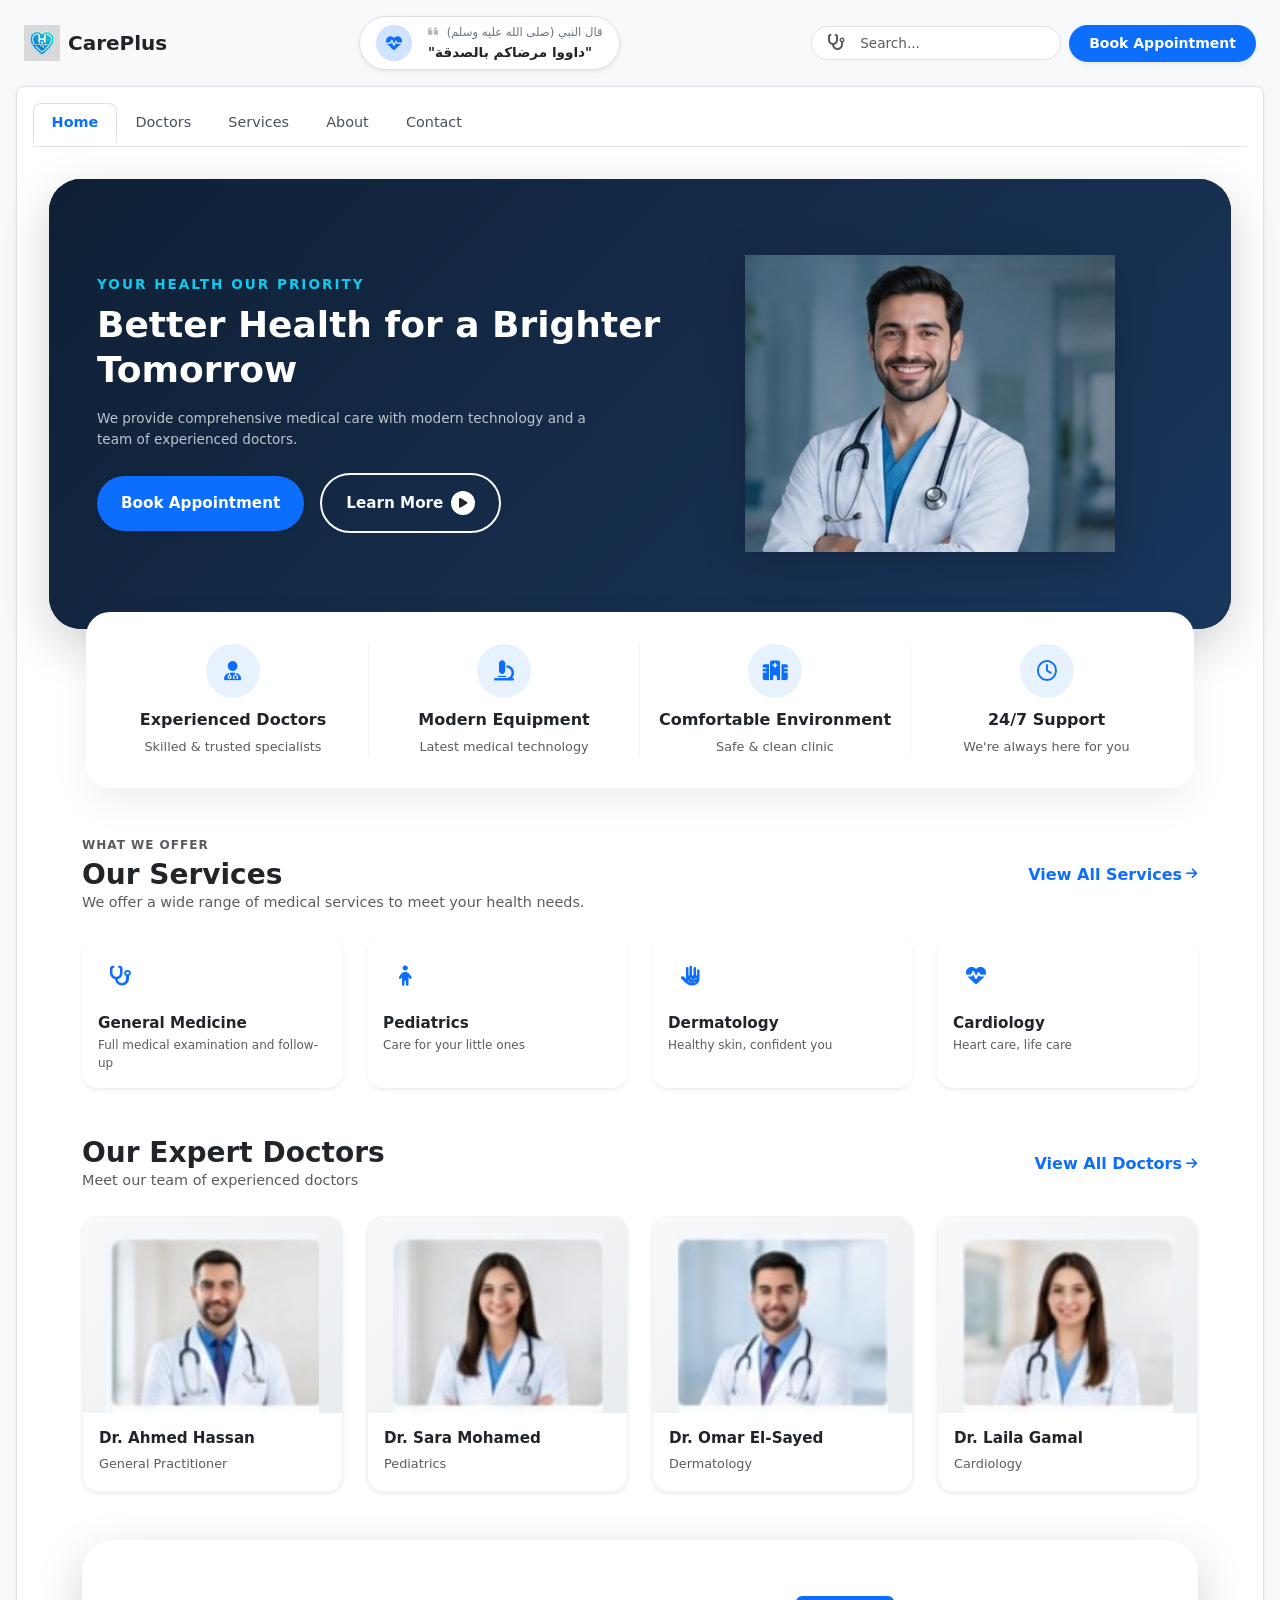
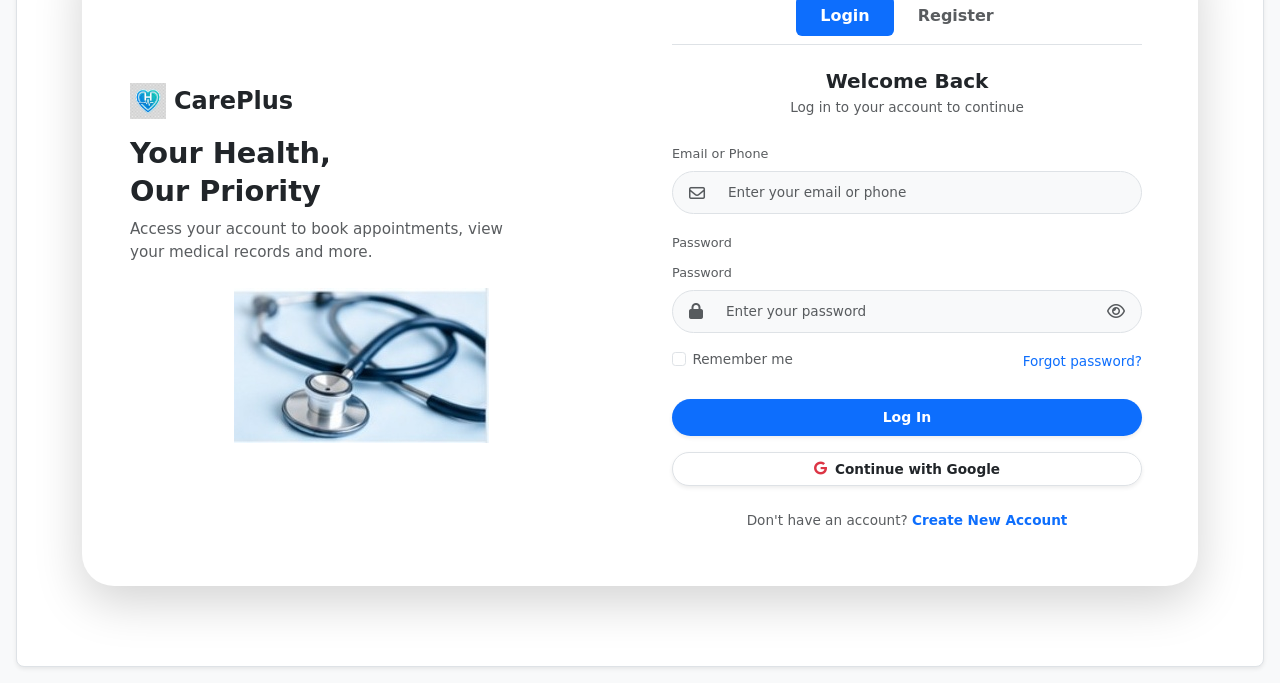
==== index.html @ 7dbfdab0 "First commit: CarePlus home and doctors sections with filtering" ====
<!doctype html>
<html lang="en">
  <head>
    <meta charset="UTF-8" />
    <meta name="viewport" content="width=device-width, initial-scale=1.0" />
    <title>CarePlus Medical Clinic</title>

    <!-- FontAwesome Icons -->
    <link
      rel="stylesheet"
      href="https://cdnjs.cloudflare.com/ajax/libs/font-awesome/6.7.2/css/all.min.css"
    />
    <!-- Bootstrap CSS -->
    <link rel="stylesheet" href="css/bootstrap.min.css" />
    <!-- Custom Main CSS -->
    <link rel="stylesheet" href="css/style.css" />
  </head>
  <body>
    <!-- ================================================================= -->
    <!-- [SECTION 1]: MAIN NAVBAR & TOP HEADER SECTION -->
    <!-- ================================================================= -->
    <section class="careplus-navbar-container p-3 bg-light">
      <!-- TOP INFO BAR (Logo, Working Hours, Emergency Hotline, Search, Book Button) -->
      <div
        class="d-flex align-items-center justify-content-between flex-wrap gap-3 mb-3 px-2"
      >
        <!-- 1.1 BRAND / LOGO -->
        <a
          href="#"
          class="d-flex align-items-center text-decoration-none gap-2"
        >
          <img src="images/H.png" alt="CarePlus Logo" height="40" />
          <span class="fw-bold fs-5 text-dark">CarePlus</span>
        </a>
        <!-- 1.2 MIDDLE INFO BAR (Hadith Display) -->
        <div
          class="header-info-wrapper d-none d-lg-flex align-items-center gap-3 text-primary-emphasis fs-7 px-3 py-2 rounded-pill bg-white shadow-sm border"
        >
          <div
            class="info-icon bg-primary-subtle text-primary rounded-circle d-flex align-items-center justify-content-center flex-shrink-0"
            style="width: 36px; height: 36px"
          >
            <i class="fa-solid fa-heart-pulse fs-6"></i>
          </div>
          <div class="lh-sm">
            <span class="d-block text-secondary fs-8 fw-medium mb-1">
              <i class="fa-solid fa-quote-left me-1 opacity-50"></i> قال النبي
              (صلى الله عليه وسلم)
            </span>
            <p class="m-0 text-dark fw-bold" style="font-size: 0.85rem">
              "داووا مرضاكم بالصدقة"
            </p>
          </div>
        </div>
        <!-- 1.3 SEARCH & BOOK APPOINTMENT BUTTON & MOBILE MENU TOGGLE -->
        <div class="d-flex align-items-center gap-2 ms-auto ms-lg-0">
          <label
            class="search-box position-relative d-flex align-items-center m-0"
          >
            <input
              type="search"
              class="form-control rounded-pill border bg-white pe-3 ps-5"
              placeholder="Search..."
            />
            <span class="position-absolute start-0 ms-3 text-muted">
              <i class="fa-solid fa-stethoscope"></i>
            </span>
          </label>

          <button
            type="button"
            class="btn btn-primary rounded-pill fw-semibold shadow-sm border-0"
            style="background-color: #0d6efd"
          >
            Book Appointment
          </button>

          <!-- Mobile Menu Toggle Button (Hamburger Menu) -->
        </div>
      </div>

      <!-- ================================================================= -->
      <!-- [SECTION 2]: MAIN NAVIGATION TABS & CONTENT CONTAINER -->
      <!-- ================================================================= -->
      <div class="tab-card-wrapper border rounded-3 bg-white p-3 shadow-sm">
        <!-- NAVIGATION TABS BUTTONS BAR -->
        <ul
          class="nav nav-tabs custom-border-tabs border-bottom mb-3"
          id="myTab"
          role="tablist"
        >
          <li class="nav-item" role="presentation">
            <button
              class="nav-link active"
              id="home-tab"
              data-bs-toggle="tab"
              data-bs-target="#home-tab-pane"
              type="button"
              role="tab"
              aria-controls="home-tab-pane"
              aria-selected="true"
            >
              Home
            </button>
          </li>
          <li class="nav-item" role="presentation">
            <button
              class="nav-link"
              id="doctors-tab"
              data-bs-toggle="tab"
              data-bs-target="#doctors-tab-pane"
              type="button"
              role="tab"
              aria-controls="doctors-tab-pane"
              aria-selected="false"
            >
              Doctors
            </button>
          </li>
          <li class="nav-item" role="presentation">
            <button
              class="nav-link"
              id="services-tab"
              data-bs-toggle="tab"
              data-bs-target="#services-tab-pane"
              type="button"
              role="tab"
              aria-controls="services-tab-pane"
              aria-selected="false"
            >
              Services
            </button>
          </li>
          <li class="nav-item" role="presentation">
            <button
              class="nav-link"
              id="about-tab"
              data-bs-toggle="tab"
              data-bs-target="#about-tab-pane"
              type="button"
              role="tab"
              aria-controls="about-tab-pane"
              aria-selected="false"
            >
              About
            </button>
          </li>
          <li class="nav-item" role="presentation">
            <button
              class="nav-link"
              id="contact-tab"
              data-bs-toggle="tab"
              data-bs-target="#contact-tab-pane"
              type="button"
              role="tab"
              aria-controls="contact-tab-pane"
              aria-selected="false"
            >
              Contact
            </button>
          </li>
        </ul>

        <!-- TABS PANES CONTENT AREA -->
        <div class="tab-content p-3" id="myTabContent">
          <!-- ************************************************************* -->
          <!-- 🏠 [TAB 1]: HOME SECTION (الصفحة الرئيسية) -->
          <!-- ************************************************************* -->
          <div
            class="tab-pane fade show active"
            id="home-tab-pane"
            role="tabpanel"
            aria-labelledby="home-tab"
            tabindex="0"
          >
            <!-- 1. HERO SLIDER SUB-SECTION -->
            <div
              id="carouselExampleContent"
              class="carousel slide mb-5"
              data-bs-ride="carousel"
            >
              <div class="carousel-inner rounded-5 shadow-lg bg-dark">
                <!-- Slide 1 -->
                <div class="carousel-item active">
                  <div class="container-fluid p-4 p-lg-5 hero-slide-container">
                    <div class="row align-items-center g-4">
                      <!-- النصوص والأزرار -->
                      <div class="col-lg-7 text-white">
                        <span
                          class="text-uppercase tracking-wider fw-bold mb-2 text-info d-block"
                          style="font-size: 0.85rem; letter-spacing: 2px"
                        >
                          YOUR HEALTH OUR PRIORITY
                        </span>
                        <h1 class="display-5 fw-bold mb-3 text-white lh-sm">
                          Better Health for a Brighter Tomorrow
                        </h1>
                        <p
                          class="text-light mb-4 opacity-75"
                          style="font-size: 1rem; max-width: 500px"
                        >
                          We provide comprehensive medical care with modern
                          technology and a team of experienced doctors.
                        </p>
                        <div class="d-flex align-items-center gap-3 flex-wrap">
                          <a
                            href="#"
                            class="btn btn-primary rounded-pill px-4 py-3 fw-semibold shadow-sm border-0 interactive-btn"
                            style="
                              background-color: #0d6efd;
                              font-size: 0.95rem;
                            "
                          >
                            Book Appointment
                          </a>
                          <a
                            href="#"
                            class="btn btn-outline-light rounded-pill px-4 py-3 fw-semibold d-flex align-items-center gap-2 interactive-btn border-2"
                            style="font-size: 0.95rem"
                          >
                            <span>Learn More</span>
                            <span
                              class="rounded-circle bg-white text-dark d-flex align-items-center justify-content-center"
                              style="
                                width: 24px;
                                height: 24px;
                                font-size: 0.7rem;
                              "
                            >
                              <i class="fa-solid fa-play"></i>
                            </span>
                          </a>
                        </div>
                      </div>

                      <!-- صورة الطبيب الموازية -->
                      <div class="col-lg-5 text-center text-lg-end">
                        <img
                          src="images/01-hero-doctor.png"
                          alt="Doctor"
                          class="img-fluid hero-doctor-img"
                          style="max-height: 400px; object-fit: contain"
                        />
                      </div>
                    </div>
                  </div>
                </div>
              </div>
            </div>

            <!-- 2. FEATURES OVERLAP SUB-SECTION -->
            <div class="features-overlap-wrapper px-3 position-relative mb-5">
              <div
                class="features-card bg-white rounded-5 shadow-lg p-4 border-0"
              >
                <div class="row g-4 align-items-center text-center">
                  <!-- Feature 1 -->
                  <div class="col-6 col-lg-3 feature-item border-end-lg">
                    <div
                      class="d-flex flex-column align-items-center text-center gap-2"
                    >
                      <div
                        class="feature-icon-box bg-subtle-blue text-primary rounded-circle d-flex align-items-center justify-content-center live-icon mb-1"
                      >
                        <i class="fa-solid fa-user-doctor fs-5"></i>
                      </div>
                      <h6 class="fw-bold text-dark m-0 fs-6">
                        Experienced Doctors
                      </h6>
                      <small class="text-muted fs-7"
                        >Skilled & trusted specialists</small
                      >
                    </div>
                  </div>
                  <!-- Feature 2 -->
                  <div class="col-6 col-lg-3 feature-item border-end-lg">
                    <div
                      class="d-flex flex-column align-items-center text-center gap-2"
                    >
                      <div
                        class="feature-icon-box bg-subtle-blue text-primary rounded-circle d-flex align-items-center justify-content-center live-icon mb-1"
                      >
                        <i class="fa-solid fa-microscope fs-5"></i>
                      </div>
                      <h6 class="fw-bold text-dark m-0 fs-6">
                        Modern Equipment
                      </h6>
                      <small class="text-muted fs-7"
                        >Latest medical technology</small
                      >
                    </div>
                  </div>
                  <!-- Feature 3 -->
                  <div class="col-6 col-lg-3 feature-item border-end-lg">
                    <div
                      class="d-flex flex-column align-items-center text-center gap-2"
                    >
                      <div
                        class="feature-icon-box bg-subtle-blue text-primary rounded-circle d-flex align-items-center justify-content-center live-icon mb-1"
                      >
                        <i class="fa-solid fa-hospital fs-5"></i>
                      </div>
                      <h6 class="fw-bold text-dark m-0 fs-6">
                        Comfortable Environment
                      </h6>
                      <small class="text-muted fs-7">Safe & clean clinic</small>
                    </div>
                  </div>
                  <!-- Feature 4 -->
                  <div class="col-6 col-lg-3 feature-item">
                    <div
                      class="d-flex flex-column align-items-center text-center gap-2"
                    >
                      <div
                        class="feature-icon-box bg-subtle-blue text-primary rounded-circle d-flex align-items-center justify-content-center live-icon mb-1"
                      >
                        <i class="fa-regular fa-clock fs-5"></i>
                      </div>
                      <h6 class="fw-bold text-dark m-0 fs-6">24/7 Support</h6>
                      <small class="text-muted fs-7"
                        >We're always here for you</small
                      >
                    </div>
                  </div>
                </div>
              </div>
            </div>

            <!-- 3. OUR SERVICES PREVIEW -->
            <div class="container my-5">
              <div
                class="d-flex align-items-center justify-content-between flex-wrap gap-2 mb-4"
              >
                <div>
                  <small
                    class="text-uppercase tracking-wider fw-bold text-muted d-block mb-1"
                    style="font-size: 0.75rem; letter-spacing: 1px"
                    >WHAT WE OFFER</small
                  >
                  <h3 class="fw-bold text-dark m-0">Our Services</h3>
                  <p class="text-muted m-0" style="font-size: 0.9rem">
                    We offer a wide range of medical services to meet your
                    health needs.
                  </p>
                </div>
                <button
                  class="btn btn-link text-primary text-decoration-none fw-semibold p-0 d-flex align-items-center gap-1"
                  type="button"
                  data-bs-toggle="tab"
                  data-bs-target="#services-tab-pane"
                  onclick="document.getElementById('services-tab').click()"
                >
                  <span>View All Services</span>
                  <i
                    class="fa-solid fa-arrow-right"
                    style="font-size: 0.8rem"
                  ></i>
                </button>
              </div>

              <div class="row g-4">
                <div class="col-6 col-lg-3">
                  <div
                    class="card service-card border-0 shadow-sm rounded-4 p-3 h-100 bg-white"
                  >
                    <div
                      class="service-icon-box bg-subtle-primary text-primary rounded-circle d-flex align-items-center justify-content-center mb-3"
                      style="width: 45px; height: 45px"
                    >
                      <i class="fa-solid fa-stethoscope fs-5"></i>
                    </div>
                    <h6
                      class="fw-bold text-dark mb-1"
                      style="font-size: 0.95rem"
                    >
                      General Medicine
                    </h6>
                    <small class="text-muted" style="font-size: 0.75rem"
                      >Full medical examination and follow-up</small
                    >
                  </div>
                </div>
                <div class="col-6 col-lg-3">
                  <div
                    class="card service-card border-0 shadow-sm rounded-4 p-3 h-100 bg-white"
                  >
                    <div
                      class="service-icon-box bg-subtle-primary text-primary rounded-circle d-flex align-items-center justify-content-center mb-3"
                      style="width: 45px; height: 45px"
                    >
                      <i class="fa-solid fa-child fs-5"></i>
                    </div>
                    <h6
                      class="fw-bold text-dark mb-1"
                      style="font-size: 0.95rem"
                    >
                      Pediatrics
                    </h6>
                    <small class="text-muted" style="font-size: 0.75rem"
                      >Care for your little ones</small
                    >
                  </div>
                </div>
                <div class="col-6 col-lg-3">
                  <div
                    class="card service-card border-0 shadow-sm rounded-4 p-3 h-100 bg-white"
                  >
                    <div
                      class="service-icon-box bg-subtle-primary text-primary rounded-circle d-flex align-items-center justify-content-center mb-3"
                      style="width: 45px; height: 45px"
                    >
                      <i class="fa-solid fa-hand-dots fs-5"></i>
                    </div>
                    <h6
                      class="fw-bold text-dark mb-1"
                      style="font-size: 0.95rem"
                    >
                      Dermatology
                    </h6>
                    <small class="text-muted" style="font-size: 0.75rem"
                      >Healthy skin, confident you</small
                    >
                  </div>
                </div>
                <div class="col-6 col-lg-3">
                  <div
                    class="card service-card border-0 shadow-sm rounded-4 p-3 h-100 bg-white"
                  >
                    <div
                      class="service-icon-box bg-subtle-primary text-primary rounded-circle d-flex align-items-center justify-content-center mb-3"
                      style="width: 45px; height: 45px"
                    >
                      <i class="fa-solid fa-heart-pulse fs-5"></i>
                    </div>
                    <h6
                      class="fw-bold text-dark mb-1"
                      style="font-size: 0.95rem"
                    >
                      Cardiology
                    </h6>
                    <small class="text-muted" style="font-size: 0.75rem"
                      >Heart care, life care</small
                    >
                  </div>
                </div>
              </div>
            </div>

            <!-- 4. OUR EXPERT DOCTORS PREVIEW -->
            <div class="container my-5">
              <div
                class="d-flex align-items-center justify-content-between flex-wrap gap-2 mb-4"
              >
                <div>
                  <h3 class="fw-bold text-dark m-0">Our Expert Doctors</h3>
                  <p class="text-muted m-0" style="font-size: 0.9rem">
                    Meet our team of experienced doctors
                  </p>
                </div>
                <button
                  class="btn btn-link text-primary text-decoration-none fw-semibold p-0 d-flex align-items-center gap-1"
                  type="button"
                  data-bs-toggle="tab"
                  data-bs-target="#doctors-tab-pane"
                  onclick="document.getElementById('doctors-tab').click()"
                >
                  <span>View All Doctors</span>
                  <i
                    class="fa-solid fa-arrow-right"
                    style="font-size: 0.8rem"
                  ></i>
                </button>
              </div>

              <div class="row g-4">
                <!-- Doctor 1 -->
                <div class="col-6 col-lg-3">
                  <div
                    class="card doctor-card border-0 shadow-sm rounded-4 overflow-hidden h-100 bg-white"
                  >
                    <div class="doctor-img-wrapper bg-light text-center pt-3">
                      <img
                        src="images/03-doctor-ahmed-card.png"
                        alt="Dr. Ahmed Hassan"
                        class="img-fluid"
                        style="height: 180px; object-fit: contain"
                      />
                    </div>
                    <div class="card-body p-3">
                      <h6
                        class="fw-bold text-dark mb-1"
                        style="font-size: 0.95rem"
                      >
                        Dr. Ahmed Hassan
                      </h6>
                      <small class="text-muted" style="font-size: 0.8rem"
                        >General Practitioner</small
                      >
                    </div>
                  </div>
                </div>
                <!-- Doctor 2 -->
                <div class="col-6 col-lg-3">
                  <div
                    class="card doctor-card border-0 shadow-sm rounded-4 overflow-hidden h-100 bg-white"
                  >
                    <div class="doctor-img-wrapper bg-light text-center pt-3">
                      <img
                        src="images/04-doctor-sara-card.png"
                        alt="Dr. Sara Mohamed"
                        class="img-fluid"
                        style="height: 180px; object-fit: contain"
                      />
                    </div>
                    <div class="card-body p-3">
                      <h6
                        class="fw-bold text-dark mb-1"
                        style="font-size: 0.95rem"
                      >
                        Dr. Sara Mohamed
                      </h6>
                      <small class="text-muted" style="font-size: 0.8rem"
                        >Pediatrics</small
                      >
                    </div>
                  </div>
                </div>
                <!-- Doctor 3 -->
                <div class="col-6 col-lg-3">
                  <div
                    class="card doctor-card border-0 shadow-sm rounded-4 overflow-hidden h-100 bg-white"
                  >
                    <div class="doctor-img-wrapper bg-light text-center pt-3">
                      <img
                        src="images/05-doctor-omar-card.png"
                        alt="Dr. Omar El-Sayed"
                        class="img-fluid"
                        style="height: 180px; object-fit: contain"
                      />
                    </div>
                    <div class="card-body p-3">
                      <h6
                        class="fw-bold text-dark mb-1"
                        style="font-size: 0.95rem"
                      >
                        Dr. Omar El-Sayed
                      </h6>
                      <small class="text-muted" style="font-size: 0.8rem"
                        >Dermatology</small
                      >
                    </div>
                  </div>
                </div>
                <!-- Doctor 4 -->
                <div class="col-6 col-lg-3">
                  <div
                    class="card doctor-card border-0 shadow-sm rounded-4 overflow-hidden h-100 bg-white"
                  >
                    <div class="doctor-img-wrapper bg-light text-center pt-3">
                      <img
                        src="images/06-doctor-laila-card.png"
                        alt="Dr. Laila Gamal"
                        class="img-fluid"
                        style="height: 180px; object-fit: contain"
                      />
                    </div>
                    <div class="card-body p-3">
                      <h6
                        class="fw-bold text-dark mb-1"
                        style="font-size: 0.95rem"
                      >
                        Dr. Laila Gamal
                      </h6>
                      <small class="text-muted" style="font-size: 0.8rem"
                        >Cardiology</small
                      >
                    </div>
                  </div>
                </div>
              </div>
            </div>

            <!-- 5. LOGIN / REGISTER BANNER -->
            <div class="container my-5" id="authSection">
              <div
                class="card login-banner-card border-0 shadow-lg rounded-5 overflow-hidden bg-white p-4 p-lg-5"
              >
                <div class="row align-items-center g-4">
                  <div
                    class="col-lg-6 text-center text-lg-start border-end-lg-custom pe-lg-5"
                  >
                    <div
                      class="d-flex align-items-center justify-content-center justify-content-lg-start gap-2 mb-3"
                    >
                      <img src="images/H.png" alt="CarePlus Logo" height="42" />
                      <span class="fw-bold fs-4 text-dark">CarePlus</span>
                    </div>
                    <h2
                      class="fw-bold text-dark mb-2"
                      style="font-size: 1.8rem; line-height: 1.3"
                    >
                      Your Health,<br />Our Priority
                    </h2>
                    <p
                      class="text-muted mb-4"
                      style="font-size: 0.95rem; max-width: 400px"
                    >
                      Access your account to book appointments, view your
                      medical records and more.
                    </p>
                    <div class="text-center">
                      <img
                        src="images/02-appointment-stethoscope.png"
                        alt="Medical Stethoscope"
                        class="img-fluid"
                        style="max-height: 200px; object-fit: contain"
                      />
                    </div>
                  </div>

                  <div class="col-lg-6 ps-lg-4">
                    <div class="auth-form-wrapper p-2">
                      <ul
                        class="nav nav-pills custom-auth-tabs justify-content-center mb-4 border-bottom pb-2"
                        id="authTab"
                        role="tablist"
                      >
                        <li class="nav-item" role="presentation">
                          <button
                            class="nav-link active fw-semibold px-4"
                            id="login-tab"
                            data-bs-toggle="pill"
                            data-bs-target="#login-pane"
                            type="button"
                            role="tab"
                            aria-selected="true"
                          >
                            Login
                          </button>
                        </li>
                        <li class="nav-item" role="presentation">
                          <button
                            class="nav-link fw-semibold px-4 text-muted"
                            id="register-tab"
                            data-bs-toggle="pill"
                            data-bs-target="#register-pane"
                            type="button"
                            role="tab"
                            aria-selected="false"
                          >
                            Register
                          </button>
                        </li>
                      </ul>

                      <div class="tab-content" id="authTabContent">
                        <!-- Login Pane -->
                        <div
                          class="tab-pane fade show active"
                          id="login-pane"
                          role="tabpanel"
                          aria-labelledby="login-tab"
                        >
                          <h5 class="fw-bold text-dark text-center mb-1">
                            Welcome Back
                          </h5>
                          <p
                            class="text-muted text-center mb-4"
                            style="font-size: 0.85rem"
                          >
                            Log in to your account to continue
                          </p>
                          <form>
                            <div class="mb-3">
                              <label
                                class="form-label text-muted"
                                style="font-size: 0.8rem"
                                >Email or Phone</label
                              >
                              <div
                                class="input-group border rounded-pill bg-light px-3 py-1"
                              >
                                <span
                                  class="input-group-text bg-transparent border-0 text-muted ps-0"
                                  ><i class="fa-regular fa-envelope"></i
                                ></span>
                                <input
                                  type="text"
                                  class="form-control bg-transparent border-0 shadow-none"
                                  placeholder="Enter your email or phone"
                                  style="font-size: 0.85rem"
                                />
                              </div>
                            </div>
                            <div class="mb-3">
                              <label
                                class="form-label text-muted"
                                style="font-size: 0.8rem"
                                >Password</label
                              >
                              <div class="mb-3">
                                <label
                                  class="form-label text-muted"
                                  style="font-size: 0.8rem"
                                  >Password</label
                                >
                                <div
                                  class="input-group border rounded-pill bg-light px-3 py-1"
                                >
                                  <span
                                    class="input-group-text bg-transparent border-0 text-muted ps-0"
                                  >
                                    <i class="fa-solid fa-lock"></i>
                                  </span>
                                  <!-- أضفنا id هنا باسم passwordInput -->
                                  <input
                                    type="password"
                                    id="passwordInput"
                                    class="form-control bg-transparent border-0 shadow-none"
                                    placeholder="Enter your password"
                                    style="font-size: 0.85rem"
                                  />
                                  <!-- أضفنا id للأيقونة وجعلناها قابلة للنقر -->
                                  <span
                                    class="input-group-text bg-transparent border-0 text-muted pe-0 cursor-pointer"
                                    id="togglePassword"
                                    style="cursor: pointer"
                                  >
                                    <i
                                      class="fa-regular fa-eye"
                                      id="eyeIcon"
                                    ></i>
                                  </span>
                                </div>
                              </div>
                            </div>
                            <div
                              class="d-flex align-items-center justify-content-between mb-4"
                              style="font-size: 0.85rem"
                            >
                              <div class="form-check">
                                <input
                                  class="form-check-input"
                                  type="checkbox"
                                  id="rememberMe"
                                />
                                <label
                                  class="form-check-label text-muted"
                                  for="rememberMe"
                                  >Remember me</label
                                >
                              </div>
                              <a
                                href="#"
                                class="text-primary text-decoration-none"
                                >Forgot password?</a
                              >
                            </div>
                            <button
                              type="submit"
                              class="btn btn-primary w-100 rounded-pill py-2.5 fw-semibold mb-3 shadow-sm border-0"
                              style="background-color: #0d6efd"
                            >
                              Log In
                            </button>

                            <button
                              type="button"
                              class="btn btn-outline-secondary w-100 rounded-pill py-2.5 fw-semibold d-flex align-items-center justify-content-center gap-2 bg-white text-dark border shadow-sm"
                              style="font-size: 0.85rem"
                            >
                              <i class="fa-brands fa-google text-danger"></i>
                              <span>Continue with Google</span>
                            </button>
                            <p
                              class="text-center text-muted mt-4 mb-0"
                              style="font-size: 0.85rem"
                            >
                              Don't have an account?
                              <a
                                href="#"
                                onclick="
                                  document
                                    .getElementById('register-tab')
                                    .click();
                                  return false;
                                "
                                class="text-primary text-decoration-none fw-semibold"
                                >Create New Account</a
                              >
                            </p>
                          </form>
                        </div>

                        <!-- Register Pane -->
                        <div
                          class="tab-pane fade"
                          id="register-pane"
                          role="tabpanel"
                          aria-labelledby="register-tab"
                        >
                          <h5 class="fw-bold text-dark text-center mb-1">
                            Create Account
                          </h5>
                          <p
                            class="text-muted text-center mb-4"
                            style="font-size: 0.85rem"
                          >
                            Sign up to get started with CarePlus
                          </p>
                          <form>
                            <div class="mb-3">
                              <label
                                class="form-label text-muted"
                                style="font-size: 0.8rem"
                                >Full Name</label
                              >
                              <div
                                class="input-group border rounded-pill bg-light px-3 py-1"
                              >
                                <span
                                  class="input-group-text bg-transparent border-0 text-muted ps-0"
                                  ><i class="fa-regular fa-user"></i
                                ></span>
                                <input
                                  type="text"
                                  class="form-control bg-transparent border-0 shadow-none"
                                  placeholder="Enter your full name"
                                  style="font-size: 0.85rem"
                                />
                              </div>
                            </div>
                            <div class="mb-3">
                              <label
                                class="form-label text-muted"
                                style="font-size: 0.8rem"
                                >Email Address</label
                              >
                              <div
                                class="input-group border rounded-pill bg-light px-3 py-1"
                              >
                                <span
                                  class="input-group-text bg-transparent border-0 text-muted ps-0"
                                  ><i class="fa-regular fa-envelope"></i
                                ></span>
                                <input
                                  type="email"
                                  class="form-control bg-transparent border-0 shadow-none"
                                  placeholder="Enter your email"
                                  style="font-size: 0.85rem"
                                />
                              </div>
                            </div>
                            <div class="mb-4">
                              <label
                                class="form-label text-muted"
                                style="font-size: 0.8rem"
                                >Password</label
                              >
                              <div
                                class="input-group border rounded-pill bg-light px-3 py-1"
                              >
                                <span
                                  class="input-group-text bg-transparent border-0 text-muted ps-0"
                                  ><i class="fa-solid fa-lock"></i
                                ></span>
                                <input
                                  type="password"
                                  class="form-control bg-transparent border-0 shadow-none"
                                  placeholder="Create a password"
                                  style="font-size: 0.85rem"
                                />
                              </div>
                            </div>
                            <button
                              type="submit"
                              class="btn btn-primary w-100 rounded-pill py-2.5 fw-semibold mb-3 shadow-sm border-0"
                              style="background-color: #0d6efd"
                            >
                              Sign Up
                            </button>
                            <p
                              class="text-center text-muted mt-4 mb-0"
                              style="font-size: 0.85rem"
                            >
                              Already have an account?
                              <a
                                href="#"
                                onclick="
                                  document.getElementById('login-tab').click();
                                  return false;
                                "
                                class="text-primary text-decoration-none fw-semibold"
                                >Log In</a
                              >
                            </p>
                          </form>
                        </div>
                      </div>
                    </div>
                  </div>
                </div>
              </div>
            </div>
          </div>
          <!-- END: HOME SECTION --

          <!-- ================================================================= -->
          <!-- 👨‍⚕️ [TAB 2]: DOCTORS SECTION (قسم الأطباء) -->
          <!-- ================================================================= -->
          <div
            class="tab-pane fade"
            id="doctors-tab-pane"
            role="tabpanel"
            aria-labelledby="doctors-tab"
            tabindex="0"
          >
            <!-- بانر العنوان بتصميم مطابق للصورة -->
            <div
              class="doctors-banner-section rounded-4 p-4 p-lg-5 mb-4 position-relative overflow-hidden"
            >
              <div class="row align-items-center">
                <div class="col-lg-8 z-2">
                  <span
                    class="text-uppercase tracking-wider fw-bold text-primary mb-2 d-block"
                    style="font-size: 0.85rem; letter-spacing: 2px"
                  >
                    OUR DOCTORS
                  </span>
                  <h2 class="display-6 fw-bold text-dark mb-2">
                    Meet Our Specialists
                  </h2>
                  <p class="text-primary mb-0" style="font-size: 0.95rem">
                    Our team of experienced doctors is here to provide you with
                    the best care.
                  </p>
                </div>
              </div>
            </div>

            <!-- أزرار التصفية حسب التخصص -->
            <div
              class="d-flex align-items-center flex-wrap gap-2 mb-4"
              id="doctorFilterBtns"
            >
              <button
                class="btn btn-primary rounded-pill px-4 py-2 fw-semibold shadow-sm border-0 filter-btn active"
                data-filter="all"
                style="font-size: 0.85rem"
              >
                All
              </button>
              <button
                class="btn btn-outline-primary rounded-pill px-4 py-2 fw-semibold shadow-sm filter-btn"
                data-filter="general"
                style="font-size: 0.85rem"
              >
                General Medicine
              </button>
              <button
                class="btn btn-outline-primary rounded-pill px-4 py-2 fw-semibold shadow-sm filter-btn"
                data-filter="pediatrics"
                style="font-size: 0.85rem"
              >
                Pediatrics
              </button>
              <button
                class="btn btn-outline-primary rounded-pill px-4 py-2 fw-semibold shadow-sm filter-btn"
                data-filter="dermatology"
                style="font-size: 0.85rem"
              >
                Dermatology
              </button>
              <button
                class="btn btn-outline-primary rounded-pill px-4 py-2 fw-semibold shadow-sm filter-btn"
                data-filter="cardiology"
                style="font-size: 0.85rem"
              >
                Cardiology
              </button>
            </div>

            <!-- شبكة كروت الأطباء المفصلة مع إضافة data-category لكل كرت -->
            <div class="row g-4 mb-5" id="doctorsGrid">
              <!-- Doctor 1: General Medicine -->
              <div class="col-6 col-lg-3 doctor-item" data-category="general">
                <div
                  class="card doctor-card border-0 shadow-sm rounded-4 overflow-hidden h-100 bg-white p-3"
                >
                  <div
                    class="doctor-img-wrapper bg-light text-center rounded-4 pt-3 mb-3"
                  >
                    <img
                      src="images/03-doctor-ahmed-card.png"
                      alt="Dr. Ahmed Hassan"
                      class="img-fluid"
                      style="height: 160px; object-fit: contain"
                    />
                  </div>
                  <h6 class="fw-bold text-dark mb-1" style="font-size: 0.95rem">
                    Dr. Ahmed Hassan
                  </h6>
                  <p class="text-muted mb-2" style="font-size: 0.8rem">
                    General Practitioner
                  </p>

                  <div
                    class="d-flex align-items-center gap-2 text-muted mb-1"
                    style="font-size: 0.75rem"
                  >
                    <i class="fa-solid fa-briefcase-medical text-primary"></i>
                    <span>10 years experience</span>
                  </div>
                  <div
                    class="d-flex align-items-center gap-2 text-muted mb-3"
                    style="font-size: 0.75rem"
                  >
                    <i class="fa-regular fa-clock text-success"></i>
                    <span>Available today</span>
                  </div>

                  <button
                    class="btn btn-primary w-100 rounded-pill py-2 fw-semibold shadow-sm border-0 mt-auto"
                    style="font-size: 0.8rem; background-color: #0d6efd"
                  >
                    Book Appointment
                  </button>
                </div>
              </div>

              <!-- Doctor 2: Pediatrics -->
              <div
                class="col-6 col-lg-3 doctor-item"
                data-category="pediatrics"
              >
                <div
                  class="card doctor-card border-0 shadow-sm rounded-4 overflow-hidden h-100 bg-white p-3"
                >
                  <div
                    class="doctor-img-wrapper bg-light text-center rounded-4 pt-3 mb-3"
                  >
                    <img
                      src="images/04-doctor-sara-card.png"
                      alt="Dr. Sara Mohamed"
                      class="img-fluid"
                      style="height: 160px; object-fit: contain"
                    />
                  </div>
                  <h6 class="fw-bold text-dark mb-1" style="font-size: 0.95rem">
                    Dr. Sara Mohamed
                  </h6>
                  <p class="text-muted mb-2" style="font-size: 0.8rem">
                    Pediatrics
                  </p>

                  <div
                    class="d-flex align-items-center gap-2 text-muted mb-1"
                    style="font-size: 0.75rem"
                  >
                    <i class="fa-solid fa-briefcase-medical text-primary"></i>
                    <span>8 years experience</span>
                  </div>
                  <div
                    class="d-flex align-items-center gap-2 text-muted mb-3"
                    style="font-size: 0.75rem"
                  >
                    <i class="fa-regular fa-clock text-success"></i>
                    <span>Available today</span>
                  </div>

                  <button
                    class="btn btn-primary w-100 rounded-pill py-2 fw-semibold shadow-sm border-0 mt-auto"
                    style="font-size: 0.8rem; background-color: #0d6efd"
                  >
                    Book Appointment
                  </button>
                </div>
              </div>

              <!-- Doctor 3: Dermatology -->
              <div
                class="col-6 col-lg-3 doctor-item"
                data-category="dermatology"
              >
                <div
                  class="card doctor-card border-0 shadow-sm rounded-4 overflow-hidden h-100 bg-white p-3"
                >
                  <div
                    class="doctor-img-wrapper bg-light text-center rounded-4 pt-3 mb-3"
                  >
                    <img
                      src="images/05-doctor-omar-card.png"
                      alt="Dr. Omar El-Sayed"
                      class="img-fluid"
                      style="height: 160px; object-fit: contain"
                    />
                  </div>
                  <h6 class="fw-bold text-dark mb-1" style="font-size: 0.95rem">
                    Dr. Omar El-Sayed
                  </h6>
                  <p class="text-muted mb-2" style="font-size: 0.8rem">
                    Dermatology
                  </p>

                  <div
                    class="d-flex align-items-center gap-2 text-muted mb-1"
                    style="font-size: 0.75rem"
                  >
                    <i class="fa-solid fa-briefcase-medical text-primary"></i>
                    <span>12 years experience</span>
                  </div>
                  <div
                    class="d-flex align-items-center gap-2 text-muted mb-3"
                    style="font-size: 0.75rem"
                  >
                    <i class="fa-regular fa-clock text-success"></i>
                    <span>Available today</span>
                  </div>

                  <button
                    class="btn btn-primary w-100 rounded-pill py-2 fw-semibold shadow-sm border-0 mt-auto"
                    style="font-size: 0.8rem; background-color: #0d6efd"
                  >
                    Book Appointment
                  </button>
                </div>
              </div>

              <!-- Doctor 4: Cardiology -->
              <div
                class="col-6 col-lg-3 doctor-item"
                data-category="cardiology"
              >
                <div
                  class="card doctor-card border-0 shadow-sm rounded-4 overflow-hidden h-100 bg-white p-3"
                >
                  <div
                    class="doctor-img-wrapper bg-light text-center rounded-4 pt-3 mb-3"
                  >
                    <img
                      src="images/06-doctor-laila-card.png"
                      alt="Dr. Laila Gamal"
                      class="img-fluid"
                      style="height: 160px; object-fit: contain"
                    />
                  </div>
                  <h6 class="fw-bold text-dark mb-1" style="font-size: 0.95rem">
                    Dr. Laila Gamal
                  </h6>
                  <p class="text-muted mb-2" style="font-size: 0.8rem">
                    Cardiology
                  </p>

                  <div
                    class="d-flex align-items-center gap-2 text-muted mb-1"
                    style="font-size: 0.75rem"
                  >
                    <i class="fa-solid fa-briefcase-medical text-primary"></i>
                    <span>9 years experience</span>
                  </div>
                  <div
                    class="d-flex align-items-center gap-2 text-muted mb-3"
                    style="font-size: 0.75rem"
                  >
                    <i class="fa-regular fa-clock text-success"></i>
                    <span>Available today</span>
                  </div>

                  <button
                    class="btn btn-primary w-100 rounded-pill py-2 fw-semibold shadow-sm border-0 mt-auto"
                    style="font-size: 0.8rem; background-color: #0d6efd"
                  >
                    Book Appointment
                  </button>
                </div>
              </div>
            </div>

            <!-- البانر السفلي (Your Health is in Good Hands) -->
            <div
              class="card border-0 shadow-sm rounded-5 overflow-hidden bg-white p-4 p-lg-5 mb-3"
            >
              <div class="row align-items-center g-4">
                <div class="col-lg-6">
                  <h3 class="fw-bold text-dark mb-3" style="font-size: 1.6rem">
                    Your Health is in Good Hands
                  </h3>
                  <p
                    class="text-muted mb-4"
                    style="font-size: 0.9rem; line-height: 1.6"
                  >
                    Our doctors are committed to providing high-quality care
                    with compassion, professionalism, and the latest medical
                    technology.
                  </p>
                  <a
                    href="#"
                    class="btn btn-primary rounded-pill px-4 py-2.5 fw-semibold shadow-sm border-0"
                    style="background-color: #0d6efd; font-size: 0.9rem"
                  >
                    Learn More
                  </a>
                </div>
                <div class="col-lg-6">
                  <div class="rounded-4 overflow-hidden shadow-sm">
                    <img
                      src="images/07-clinic-reception.png"
                      alt="Clinic Reception"
                      class="img-fluid w-100"
                      style="max-height: 250px; object-fit: cover"
                    />
                  </div>
                </div>
              </div>
            </div>
          </div>

          <!-- ************************************************************* -->
          <!-- 🩺 [TAB 3]: SERVICES SECTION (قسم الخدمات الطبية) -->
          <!-- ************************************************************* -->
          <div
            class="tab-pane fade"
            id="services-tab-pane"
            role="tabpanel"
            aria-labelledby="services-tab"
            tabindex="0"
          >
            <h4 class="fw-bold mb-2">Clinic Services</h4>
            <p class="text-muted m-0">
              Explore our comprehensive medical care options.
            </p>
          </div>

          <!-- ************************************************************* -->
          <!-- 🏥 [TAB 4]: ABOUT US SECTION (قسم من نحن) -->
          <!-- ************************************************************* -->
          <div
            class="tab-pane fade"
            id="about-tab-pane"
            role="tabpanel"
            aria-labelledby="about-tab"
            tabindex="0"
          >
            <h4 class="fw-bold mb-2">About Us</h4>
            <p class="text-muted m-0">
              Learn more about our facilities and medical standards.
            </p>
          </div>

          <!-- ************************************************************* -->
          <!-- 📞 [TAB 5]: CONTACT SECTION (قسم اتصل بنا) -->
          <!-- ************************************************************* -->
          <div
            class="tab-pane fade"
            id="contact-tab-pane"
            role="tabpanel"
            aria-labelledby="contact-tab"
            tabindex="0"
          >
            <h4 class="fw-bold mb-2">Contact Details</h4>
            <p class="text-muted m-0">
              Get in touch with us via email, phone, or location map.
            </p>
          </div>
        </div>
      </div>
    </section>

    <!-- JavaScript Scripts -->
    <script src="js/main.js"></script>
    <script src="js/bootstrap.bundle.min.js"></script>
  </body>
</html>
---- css/style.css ----
/* ================================================================= */
/* [SECTION 1]: MAIN NAVBAR & HEADER STYLES */
/* ================================================================= */
html {
  scroll-behavior: smooth;
}
/* الشريط العلوي للمعلومات (ساعات العمل والخط الساخن) */
/* Custom styling for Hadith wrapper in Header */
.header-info-wrapper {
  background-color: #ffffff;
  border: 1px solid #e2e8f0;
  transition: all 0.3s ease;
}

.header-info-wrapper:hover {
  border-color: #0d6efd;
  box-shadow: 0 4px 12px rgba(13, 110, 253, 0.08) !important;
}

/* Size utility for small subtitle label */
.fs-8 {
  font-size: 0.725rem !important;
}

/* ================================================================= */
/* [SECTION 2]: TABS NAVIGATION STYLES (قائمة التبويبات) */
/* ================================================================= */

.tab-card-wrapper {
  border-color: #dee2e6 !important;
  background-color: #ffffff;
}

.custom-border-tabs {
  border-bottom: 1px solid #dee2e6 !important;
  margin-bottom: 0;
}

.custom-border-tabs .nav-link {
  color: #495057;
  font-weight: 500;
  background-color: transparent;
  border: 1px solid transparent;
  border-top-left-radius: 8px;
  border-top-right-radius: 8px;
  padding: 0.5rem 1.25rem;
  margin-bottom: -1px;
  transition: all 0.2s ease-in-out;
}

.custom-border-tabs .nav-link:hover {
  border-color: #e9ecef #e9ecef #dee2e6;
  color: #0d6efd;
}

.custom-border-tabs .nav-link.active {
  color: #0d6efd !important;
  font-weight: 600;
  background-color: #ffffff !important;
  border-color: #dee2e6 #dee2e6 #ffffff !important;
}

/* ================================================================= */
/* 🏠 [TAB 1]: HOME SECTION STYLES */
/* ================================================================= */

/* ----------------------------------------------------------------- */
/* 1.1 HERO SLIDER SUB-SECTION (سلايدر الرئيسية) */
/* ----------------------------------------------------------------- */
.hero-slide-container {
  background: linear-gradient(135deg, #0f2035 0%, #1a365d 100%);
  min-height: 450px;
  display: flex;
  align-items: center;
}

/* صورة الطبيب في الهيرو */
.hero-doctor-img {
  filter: drop-shadow(0 10px 20px rgba(0, 0, 0, 0.2));
  transition: transform 0.3s ease;
}

.hero-doctor-img:hover {
  transform: translateY(-5px);
}

/* حركة الأزرار التفاعلية */
.interactive-btn {
  transition:
    transform 0.25s ease,
    box-shadow 0.25s ease;
}

.interactive-btn:hover {
  transform: translateY(-3px);
  box-shadow: 0 8px 20px rgba(0, 0, 0, 0.2);
}

/* ----------------------------------------------------------------- */
/* 1.2 FEATURES OVERLAP SUB-SECTION (المميزات المتداخلة أسفل السلايدر) */
/* ----------------------------------------------------------------- */
.features-overlap-wrapper {
  margin-top: -65px; /* يرفع الكرت ليتداخل بجمالية فوق السلايدر */
  z-index: 20;
  max-width: 1140px;
  margin-left: auto;
  margin-right: auto;
}

.features-card {
  background: #ffffff;
  border-radius: 24px !important;
  box-shadow: 0 15px 40px rgba(0, 0, 0, 0.06) !important;
  padding: 2rem 1.5rem !important;
}

/* دائرة الأيقونة الفاتحة في المنتصف */
.feature-icon-box {
  width: 54px;
  height: 54px;
  background-color: #e8f2ff !important;
  color: #0d6efd !important;
  transition: all 0.3s ease;
}

/* تفاعل الأيقونة عند مرور الماوس */
.feature-item {
  transition: transform 0.3s ease;
  cursor: pointer;
}

.feature-item:hover {
  transform: translateY(-4px);
}

.feature-item:hover .feature-icon-box {
  background-color: #0d6efd !important;
  color: #ffffff !important;
  box-shadow: 0 8px 18px rgba(13, 110, 253, 0.3);
}

.fs-7 {
  font-size: 0.8rem !important;
}
/* ================================================================= */
/* 👨‍⚕️ [HOME SECTION]: EXPERT DOCTORS CARDS STYLES */
/* ================================================================= */
.doctor-card {
  transition:
    transform 0.3s ease,
    box-shadow 0.3s ease;
  cursor: pointer;
}

.doctor-card:hover {
  transform: translateY(-5px);
  box-shadow: 0 10px 25px rgba(0, 0, 0, 0.08) !important;
}

.doctor-img-wrapper {
  background: linear-gradient(135deg, #f8f9fa 0%, #e9ecef 100%);
}
/* ================================================================= */
/* 👨‍⚕️ [TAB 2]: DOCTORS SECTION STYLES */
/* ================================================================= */
.doctors-banner-section {
  /* خلفية طبية فاتحة مع تدرج ووضع صورة الطبيب في الخلفية جهة اليمين */
  background:
    linear-gradient(
      90deg,
      rgba(240, 246, 255, 0.95) 0%,
      rgba(240, 246, 255, 0.6) 60%,
      rgba(255, 255, 255, 0.2) 100%
    ),
    url("../images/09-medical-consultation.png") no-repeat right center;
  background-size: cover;
  border: 1px solid #e2e8f0;
  min-height: 220px;
  display: flex;
  align-items: center;
}
.doctor-card {
  border: 1px solid #f0f3f6 !important;
  transition:
    transform 0.3s ease,
    box-shadow 0.3s ease;
}

.doctor-card:hover {
  transform: translateY(-5px);
  box-shadow: 0 10px 25px rgba(0, 0, 0, 0.08) !important;
  border-color: #0d6efd !important;
}
/* تنسيق للشاشات الصغيرة لضمان وضوح النص فوق الخلفية */
@media (max-width: 767.98px) {
  .doctors-banner-section {
    background:
      linear-gradient(
        180deg,
        rgba(240, 246, 255, 0.95) 0%,
        rgba(240, 246, 255, 0.9) 100%
      ),
      url("../images/01-hero-doctor.png") no-repeat center center;
    background-size: cover;
    text-align: center;
  }
}

/* ================================================================= */
/* RESPONSIVE BREAKPOINTS (تنسيقات الأجهزة المتجاوبة) */
/* ================================================================= */

/* 1. DEFAULT (X-Small devices / Portrait phones - less than 576px) */
.careplus-navbar-container {
  padding: 0.5rem !important;
}

.careplus-navbar-container > div:first-child {
  flex-direction: row !important;
  justify-content: space-between !important;
  align-items: center !important;
}

/* إخفاء عناصر البحث في الشاشات الصغيرة جداً لتوفير مساحة مطابقة لتصميم الموبايل */
.search-box,
.header-info-wrapper {
  display: none !important;
}

/* التبويبات كقائمة أفقية قابلة للسحب للمقاسات الضيقة */
.custom-border-tabs {
  display: flex !important;
  flex-wrap: nowrap !important;
  overflow-x: auto !important;
  overflow-y: hidden;
  white-space: nowrap;
  -webkit-overflow-scrolling: touch;
  padding-bottom: 4px;
}

.custom-border-tabs::-webkit-scrollbar {
  display: none;
}
.custom-border-tabs {
  -ms-overflow-style: none;
  scrollbar-width: none;
}

.custom-border-tabs .nav-link {
  padding: 0.35rem 0.7rem !important;
  font-size: 0.8rem !important;
}

/* 2. Small devices (landscape phones, 576px and up) */
@media (width >= 576px) {
  .careplus-navbar-container {
    padding: 0.75rem !important;
  }

  /* إعادة إظهار البحث بمقاسات مناسبة */
  .search-box {
    display: flex !important;
  }

  .search-box input {
    width: 140px !important;
    font-size: 0.8rem !important;
  }

  .careplus-navbar-container button.btn-primary {
    padding: 0.4rem 0.8rem !important;
    font-size: 0.75rem !important;
  }

  /* ضبط سلايدر الهيرو في الشاشات الصغيرة */
  .hero-slide-container {
    padding: 1.5rem 1rem !important;
    min-height: auto !important;
    text-align: center !important;
  }

  .hero-slide-container .row {
    flex-direction: column-reverse !important;
  }

  .hero-doctor-img {
    max-height: 240px !important;
    margin: 0 auto 1rem auto !important;
    display: block !important;
  }

  .hero-slide-container h1 {
    font-size: 1.35rem !important;
  }

  .hero-slide-container p {
    font-size: 0.85rem !important;
  }

  .hero-slide-container .d-flex.align-items-center.gap-3 {
    justify-content: center !important;
  }
}

/* 3. Medium devices (tablets, 768px and up) */
@media (width >= 768px) {
  .careplus-navbar-container > div:first-child {
    flex-direction: row !important;
    justify-content: space-between !important;
  }

  .careplus-navbar-container img[alt="CarePlus Logo"] {
    height: 36px !important;
  }

  .search-box input {
    width: 180px !important;
    font-size: 0.85rem !important;
  }

  .custom-border-tabs {
    flex-wrap: wrap !important;
    overflow-x: visible !important;
  }

  .custom-border-tabs .nav-link {
    padding: 0.5rem 1.1rem !important;
    font-size: 0.9rem !important;
  }

  /* استرجاع توازن الهيرو للتابلت والشاشات الأكبر */
  .hero-slide-container {
    text-align: left !important;
    padding: 3rem !important;
    min-height: 420px !important;
  }

  .hero-slide-container .row {
    flex-direction: row !important;
  }

  .hero-slide-container .col-lg-7 {
    text-align: left !important;
  }

  .hero-slide-container h1 {
    font-size: 2rem !important;
  }

  .hero-slide-container .d-flex.align-items-center.gap-3 {
    justify-content: flex-start !important;
  }

  .hero-doctor-img {
    max-height: 350px !important;
    margin: 0 !important;
  }
}

/* 4. Large devices (desktops, 1024px and up) */
@media (width >= 1024px) {
  .careplus-navbar-container {
    padding: 1rem !important;
  }

  .header-info-wrapper {
    display: flex !important; /* إظهار معلومات العمل والخط الساخن في الشاشات الكبيرة */
  }

  .search-box input {
    width: 220px !important;
  }

  .careplus-navbar-container button.btn-primary {
    padding: 0.5rem 1.25rem !important;
    font-size: 0.875rem !important;
  }

  .hero-slide-container {
    min-height: 450px !important;
  }

  .hero-slide-container h1 {
    font-size: 2.25rem !important;
  }

  .hero-doctor-img {
    max-height: 400px !important;
  }

  /* الفواصل الرأسية بين أعمدة المميزات */
  .border-end-lg {
    border-right: 1px solid #f0f3f6 !important;
  }
}

/* 5. X-Large devices (large desktops, 1280px and up) */
@media (width >= 1280px) {
  .features-overlap-wrapper {
    max-width: 1140px;
    margin-left: auto;
    margin-right: auto;
  }

  .search-box input {
    width: 250px !important;
  }
}

/* 6. XX-Large devices (larger desktops, 1536px and up) */
@media (width >= 1536px) {
  .features-overlap-wrapper {
    max-width: 1320px;
  }
}
.tab-pane h4 {
  color: #0f2035;
}
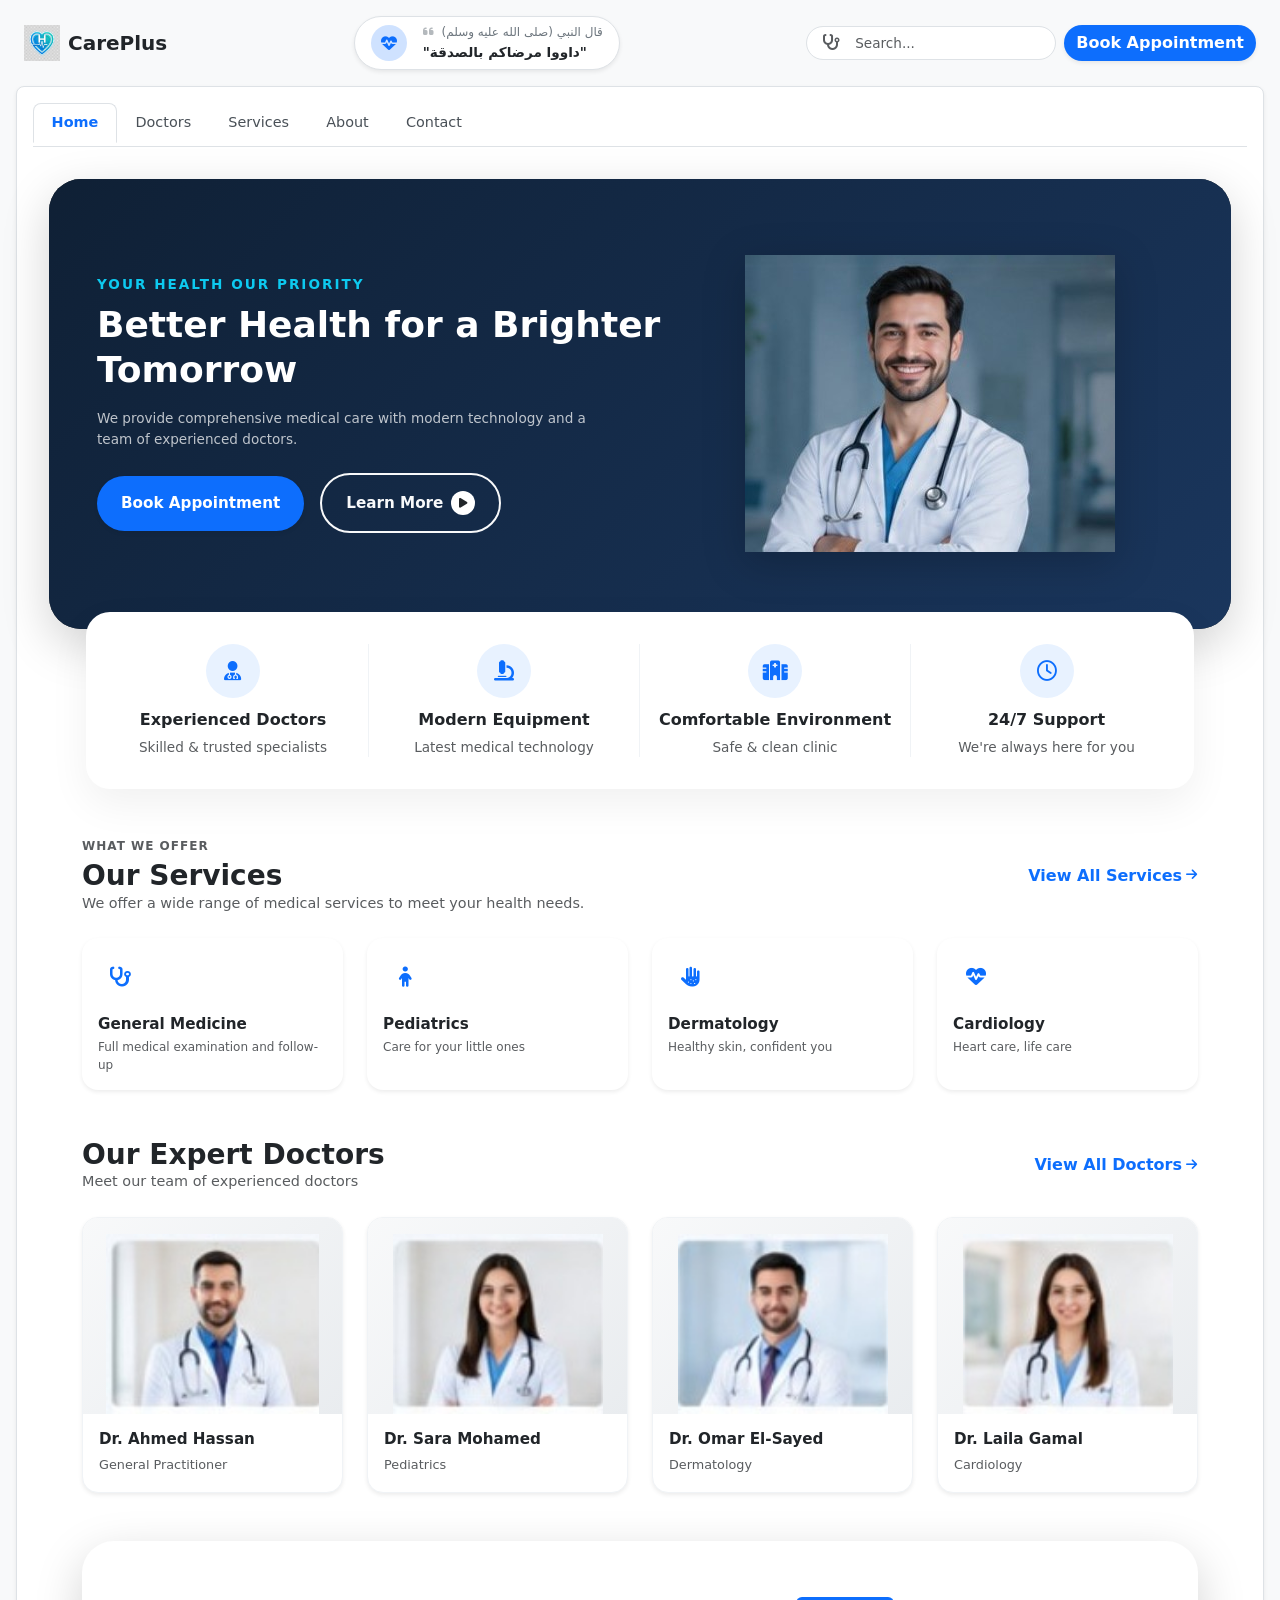
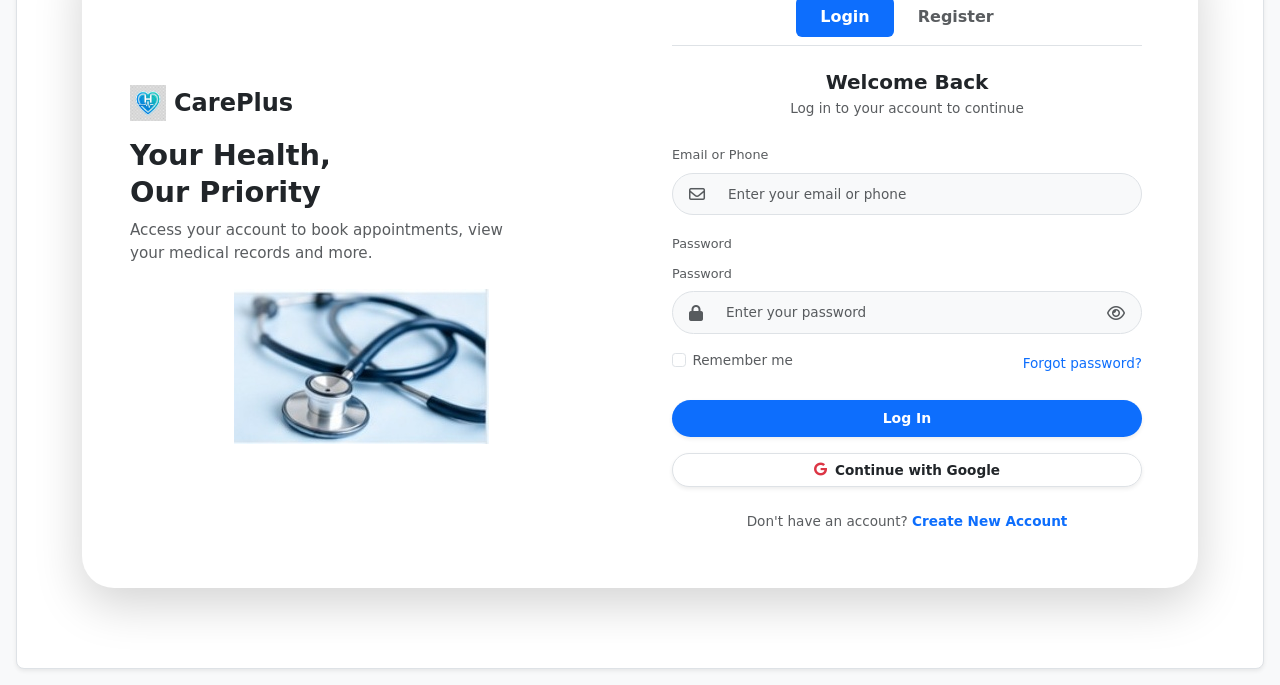
==== commit d4c29702: "Update project" ====
--- a/index.html
+++ b/index.html
@@ -67,13 +67,14 @@
             </span>
           </label>
 
-          <button
-            type="button"
-            class="btn btn-primary rounded-pill fw-semibold shadow-sm border-0"
+          <a
+            href="booking.html"
+            target="_blank"
+            class="btn btn-primary rounded-pill fw-semibold shadow-sm border-0 text-decoration-none"
             style="background-color: #0d6efd"
           >
             Book Appointment
-          </button>
+          </a>
 
           <!-- Mobile Menu Toggle Button (Hamburger Menu) -->
         </div>
--- a/css/style.css
+++ b/css/style.css
@@ -205,6 +205,24 @@
     text-align: center;
   }
 }
+/* ================================================================= */
+/* 📅 BOOKING & DASHBOARD CUSTOM STYLES                              */
+/* ================================================================= */
+.bg-subtle-blue {
+  background-color: rgba(13, 110, 253, 0.1);
+}
+
+.fs-7 {
+  font-size: 0.85rem !important;
+}
+
+.fs-8 {
+  font-size: 0.75rem !important;
+}
+
+.nav-pills .nav-link:hover {
+  background-color: rgba(255, 255, 255, 0.08);
+}
 
 /* ================================================================= */
 /* RESPONSIVE BREAKPOINTS (تنسيقات الأجهزة المتجاوبة) */
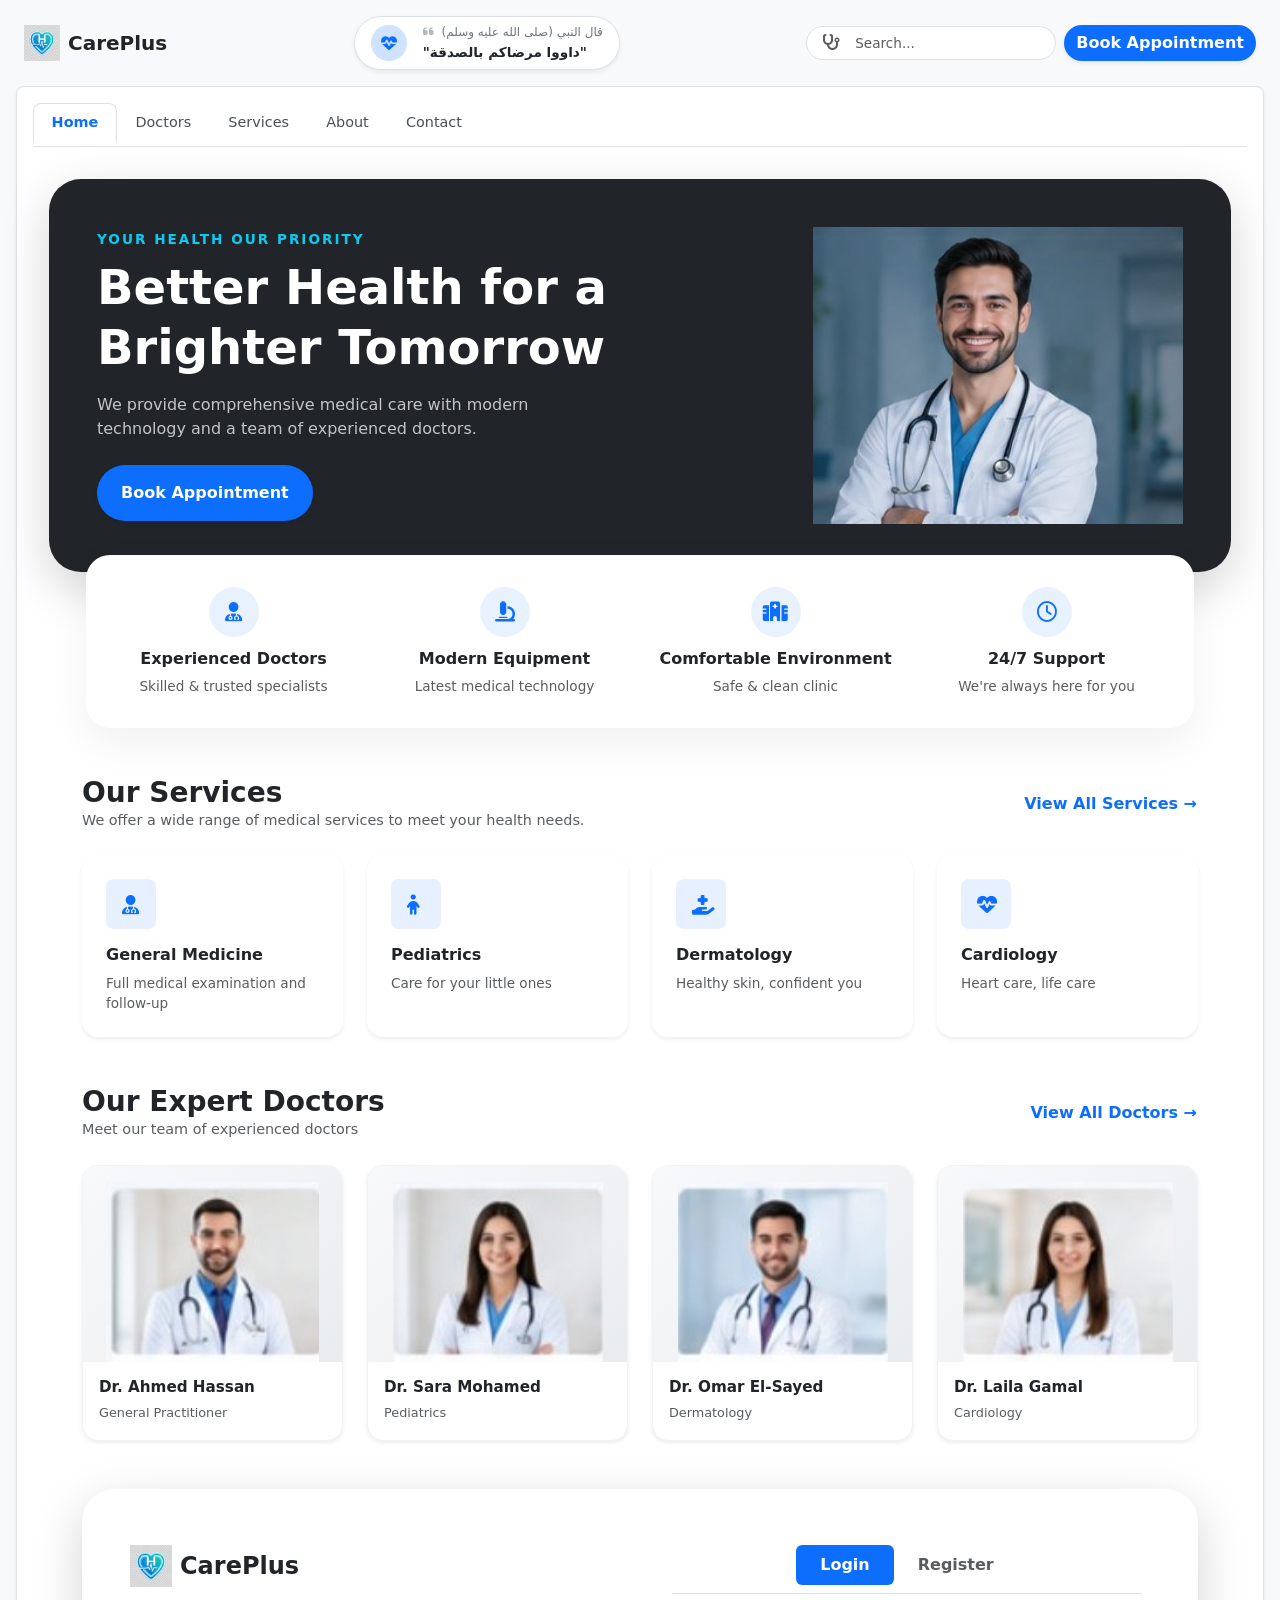
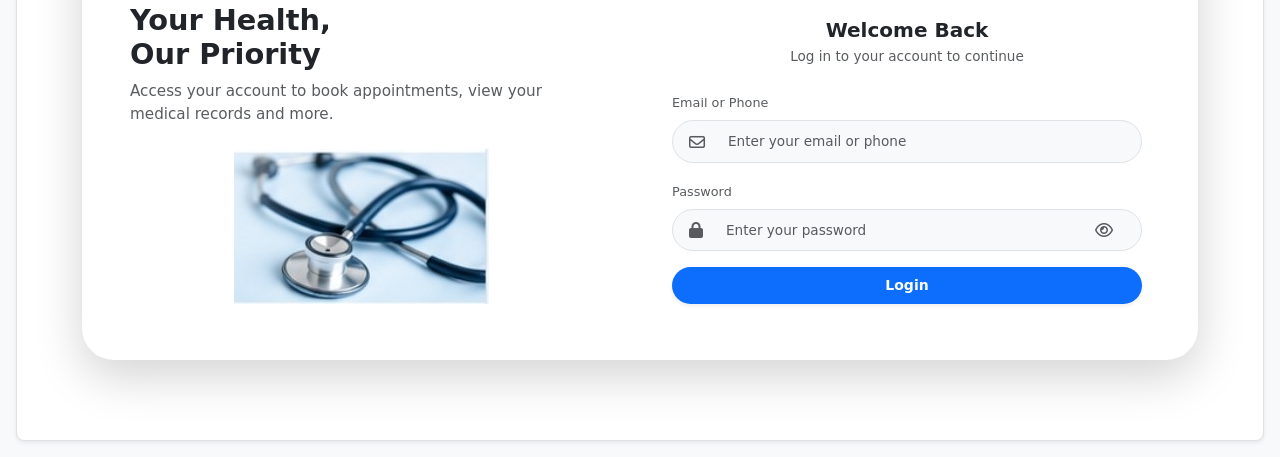
==== commit bc391349: "Update project" ====
--- a/index.html
+++ b/index.html
@@ -15,12 +15,11 @@
     <!-- Custom Main CSS -->
     <link rel="stylesheet" href="css/style.css" />
   </head>
-  <body>
+  <body class="bg-light">
     <!-- ================================================================= -->
     <!-- [SECTION 1]: MAIN NAVBAR & TOP HEADER SECTION -->
     <!-- ================================================================= -->
     <section class="careplus-navbar-container p-3 bg-light">
-      <!-- TOP INFO BAR (Logo, Working Hours, Emergency Hotline, Search, Book Button) -->
       <div
         class="d-flex align-items-center justify-content-between flex-wrap gap-3 mb-3 px-2"
       >
@@ -32,6 +31,7 @@
           <img src="images/H.png" alt="CarePlus Logo" height="40" />
           <span class="fw-bold fs-5 text-dark">CarePlus</span>
         </a>
+
         <!-- 1.2 MIDDLE INFO BAR (Hadith Display) -->
         <div
           class="header-info-wrapper d-none d-lg-flex align-items-center gap-3 text-primary-emphasis fs-7 px-3 py-2 rounded-pill bg-white shadow-sm border"
@@ -52,7 +52,8 @@
             </p>
           </div>
         </div>
-        <!-- 1.3 SEARCH & BOOK APPOINTMENT BUTTON & MOBILE MENU TOGGLE -->
+
+        <!-- 1.3 SEARCH & BOOK APPOINTMENT BUTTON -->
         <div class="d-flex align-items-center gap-2 ms-auto ms-lg-0">
           <label
             class="search-box position-relative d-flex align-items-center m-0"
@@ -75,8 +76,6 @@
           >
             Book Appointment
           </a>
-
-          <!-- Mobile Menu Toggle Button (Hamburger Menu) -->
         </div>
       </div>
 
@@ -98,7 +97,6 @@
               data-bs-target="#home-tab-pane"
               type="button"
               role="tab"
-              aria-controls="home-tab-pane"
               aria-selected="true"
             >
               Home
@@ -112,7 +110,6 @@
               data-bs-target="#doctors-tab-pane"
               type="button"
               role="tab"
-              aria-controls="doctors-tab-pane"
               aria-selected="false"
             >
               Doctors
@@ -126,7 +123,6 @@
               data-bs-target="#services-tab-pane"
               type="button"
               role="tab"
-              aria-controls="services-tab-pane"
               aria-selected="false"
             >
               Services
@@ -140,7 +136,6 @@
               data-bs-target="#about-tab-pane"
               type="button"
               role="tab"
-              aria-controls="about-tab-pane"
               aria-selected="false"
             >
               About
@@ -154,7 +149,6 @@
               data-bs-target="#contact-tab-pane"
               type="button"
               role="tab"
-              aria-controls="contact-tab-pane"
               aria-selected="false"
             >
               Contact
@@ -165,7 +159,7 @@
         <!-- TABS PANES CONTENT AREA -->
         <div class="tab-content p-3" id="myTabContent">
           <!-- ************************************************************* -->
-          <!-- 🏠 [TAB 1]: HOME SECTION (الصفحة الرئيسية) -->
+          <!-- 🏠 [TAB 1]: HOME SECTION -->
           <!-- ************************************************************* -->
           <div
             class="tab-pane fade show active"
@@ -174,25 +168,22 @@
             aria-labelledby="home-tab"
             tabindex="0"
           >
-            <!-- 1. HERO SLIDER SUB-SECTION -->
+            <!-- Hero Banner -->
             <div
               id="carouselExampleContent"
               class="carousel slide mb-5"
               data-bs-ride="carousel"
             >
               <div class="carousel-inner rounded-5 shadow-lg bg-dark">
-                <!-- Slide 1 -->
                 <div class="carousel-item active">
-                  <div class="container-fluid p-4 p-lg-5 hero-slide-container">
+                  <div class="container-fluid p-4 p-lg-5">
                     <div class="row align-items-center g-4">
-                      <!-- النصوص والأزرار -->
                       <div class="col-lg-7 text-white">
                         <span
                           class="text-uppercase tracking-wider fw-bold mb-2 text-info d-block"
                           style="font-size: 0.85rem; letter-spacing: 2px"
+                          >YOUR HEALTH OUR PRIORITY</span
                         >
-                          YOUR HEALTH OUR PRIORITY
-                        </span>
                         <h1 class="display-5 fw-bold mb-3 text-white lh-sm">
                           Better Health for a Brighter Tomorrow
                         </h1>
@@ -203,43 +194,20 @@
                           We provide comprehensive medical care with modern
                           technology and a team of experienced doctors.
                         </p>
-                        <div class="d-flex align-items-center gap-3 flex-wrap">
+                        <div class="d-flex align-items-center gap-3">
                           <a
-                            href="#"
-                            class="btn btn-primary rounded-pill px-4 py-3 fw-semibold shadow-sm border-0 interactive-btn"
-                            style="
-                              background-color: #0d6efd;
-                              font-size: 0.95rem;
-                            "
+                            href="booking.html"
+                            class="btn btn-primary rounded-pill px-4 py-3 fw-semibold shadow-sm border-0"
+                            style="background-color: #0d6efd"
+                            >Book Appointment</a
                           >
-                            Book Appointment
-                          </a>
-                          <a
-                            href="#"
-                            class="btn btn-outline-light rounded-pill px-4 py-3 fw-semibold d-flex align-items-center gap-2 interactive-btn border-2"
-                            style="font-size: 0.95rem"
-                          >
-                            <span>Learn More</span>
-                            <span
-                              class="rounded-circle bg-white text-dark d-flex align-items-center justify-content-center"
-                              style="
-                                width: 24px;
-                                height: 24px;
-                                font-size: 0.7rem;
-                              "
-                            >
-                              <i class="fa-solid fa-play"></i>
-                            </span>
-                          </a>
                         </div>
                       </div>
-
-                      <!-- صورة الطبيب الموازية -->
                       <div class="col-lg-5 text-center text-lg-end">
                         <img
                           src="images/01-hero-doctor.png"
                           alt="Doctor"
-                          class="img-fluid hero-doctor-img"
+                          class="img-fluid"
                           style="max-height: 400px; object-fit: contain"
                         />
                       </div>
@@ -249,19 +217,19 @@
               </div>
             </div>
 
-            <!-- 2. FEATURES OVERLAP SUB-SECTION -->
+            <!-- Features Overlap -->
             <div class="features-overlap-wrapper px-3 position-relative mb-5">
               <div
                 class="features-card bg-white rounded-5 shadow-lg p-4 border-0"
               >
                 <div class="row g-4 align-items-center text-center">
-                  <!-- Feature 1 -->
-                  <div class="col-6 col-lg-3 feature-item border-end-lg">
+                  <div class="col-6 col-lg-3 feature-item">
                     <div
                       class="d-flex flex-column align-items-center text-center gap-2"
                     >
                       <div
-                        class="feature-icon-box bg-subtle-blue text-primary rounded-circle d-flex align-items-center justify-content-center live-icon mb-1"
+                        class="feature-icon-box bg-subtle-blue text-primary rounded-circle d-flex align-items-center justify-content-center mb-1 live-icon"
+                        style="width: 50px; height: 50px"
                       >
                         <i class="fa-solid fa-user-doctor fs-5"></i>
                       </div>
@@ -273,13 +241,13 @@
                       >
                     </div>
                   </div>
-                  <!-- Feature 2 -->
-                  <div class="col-6 col-lg-3 feature-item border-end-lg">
+                  <div class="col-6 col-lg-3 feature-item">
                     <div
                       class="d-flex flex-column align-items-center text-center gap-2"
                     >
                       <div
-                        class="feature-icon-box bg-subtle-blue text-primary rounded-circle d-flex align-items-center justify-content-center live-icon mb-1"
+                        class="feature-icon-box bg-subtle-blue text-primary rounded-circle d-flex align-items-center justify-content-center mb-1 live-icon"
+                        style="width: 50px; height: 50px"
                       >
                         <i class="fa-solid fa-microscope fs-5"></i>
                       </div>
@@ -291,13 +259,13 @@
                       >
                     </div>
                   </div>
-                  <!-- Feature 3 -->
-                  <div class="col-6 col-lg-3 feature-item border-end-lg">
+                  <div class="col-6 col-lg-3 feature-item">
                     <div
                       class="d-flex flex-column align-items-center text-center gap-2"
                     >
                       <div
-                        class="feature-icon-box bg-subtle-blue text-primary rounded-circle d-flex align-items-center justify-content-center live-icon mb-1"
+                        class="feature-icon-box bg-subtle-blue text-primary rounded-circle d-flex align-items-center justify-content-center mb-1 live-icon"
+                        style="width: 50px; height: 50px"
                       >
                         <i class="fa-solid fa-hospital fs-5"></i>
                       </div>
@@ -307,13 +275,13 @@
                       <small class="text-muted fs-7">Safe & clean clinic</small>
                     </div>
                   </div>
-                  <!-- Feature 4 -->
                   <div class="col-6 col-lg-3 feature-item">
                     <div
                       class="d-flex flex-column align-items-center text-center gap-2"
                     >
                       <div
-                        class="feature-icon-box bg-subtle-blue text-primary rounded-circle d-flex align-items-center justify-content-center live-icon mb-1"
+                        class="feature-icon-box bg-subtle-blue text-primary rounded-circle d-flex align-items-center justify-content-center mb-1 live-icon"
+                        style="width: 50px; height: 50px"
                       >
                         <i class="fa-regular fa-clock fs-5"></i>
                       </div>
@@ -327,17 +295,12 @@
               </div>
             </div>
 
-            <!-- 3. OUR SERVICES PREVIEW -->
+            <!-- Our Services Preview (Home Page) -->
             <div class="container my-5">
               <div
-                class="d-flex align-items-center justify-content-between flex-wrap gap-2 mb-4"
+                class="d-flex align-items-center justify-content-between mb-4"
               >
                 <div>
-                  <small
-                    class="text-uppercase tracking-wider fw-bold text-muted d-block mb-1"
-                    style="font-size: 0.75rem; letter-spacing: 1px"
-                    >WHAT WE OFFER</small
-                  >
                   <h3 class="fw-bold text-dark m-0">Our Services</h3>
                   <p class="text-muted m-0" style="font-size: 0.9rem">
                     We offer a wide range of medical services to meet your
@@ -345,112 +308,85 @@
                   </p>
                 </div>
                 <button
-                  class="btn btn-link text-primary text-decoration-none fw-semibold p-0 d-flex align-items-center gap-1"
+                  class="btn btn-link text-primary text-decoration-none fw-semibold p-0"
                   type="button"
-                  data-bs-toggle="tab"
-                  data-bs-target="#services-tab-pane"
                   onclick="document.getElementById('services-tab').click()"
                 >
-                  <span>View All Services</span>
-                  <i
-                    class="fa-solid fa-arrow-right"
-                    style="font-size: 0.8rem"
-                  ></i>
+                  View All Services →
                 </button>
               </div>
-
               <div class="row g-4">
-                <div class="col-6 col-lg-3">
-                  <div
-                    class="card service-card border-0 shadow-sm rounded-4 p-3 h-100 bg-white"
+                <div class="col-md-3">
+                  <div
+                    class="card border-0 shadow-sm rounded-4 p-4 bg-white h-100"
                   >
                     <div
-                      class="service-icon-box bg-subtle-primary text-primary rounded-circle d-flex align-items-center justify-content-center mb-3"
-                      style="width: 45px; height: 45px"
-                    >
-                      <i class="fa-solid fa-stethoscope fs-5"></i>
-                    </div>
-                    <h6
-                      class="fw-bold text-dark mb-1"
-                      style="font-size: 0.95rem"
-                    >
+                      class="text-primary bg-subtle-blue rounded-3 p-3 d-inline-flex mb-3"
+                      style="width: 50px; height: 50px"
+                    >
+                      <i class="fa-solid fa-user-doctor fs-5"></i>
+                    </div>
+                    <h5 class="fw-bold text-dark mb-2 fs-6">
                       General Medicine
-                    </h6>
-                    <small class="text-muted" style="font-size: 0.75rem"
-                      >Full medical examination and follow-up</small
-                    >
-                  </div>
-                </div>
-                <div class="col-6 col-lg-3">
-                  <div
-                    class="card service-card border-0 shadow-sm rounded-4 p-3 h-100 bg-white"
+                    </h5>
+                    <p class="text-muted fs-7 mb-0">
+                      Full medical examination and follow-up
+                    </p>
+                  </div>
+                </div>
+                <div class="col-md-3">
+                  <div
+                    class="card border-0 shadow-sm rounded-4 p-4 bg-white h-100"
                   >
                     <div
-                      class="service-icon-box bg-subtle-primary text-primary rounded-circle d-flex align-items-center justify-content-center mb-3"
-                      style="width: 45px; height: 45px"
+                      class="text-primary bg-subtle-blue rounded-3 p-3 d-inline-flex mb-3"
+                      style="width: 50px; height: 50px"
                     >
                       <i class="fa-solid fa-child fs-5"></i>
                     </div>
-                    <h6
-                      class="fw-bold text-dark mb-1"
-                      style="font-size: 0.95rem"
-                    >
-                      Pediatrics
-                    </h6>
-                    <small class="text-muted" style="font-size: 0.75rem"
-                      >Care for your little ones</small
-                    >
-                  </div>
-                </div>
-                <div class="col-6 col-lg-3">
-                  <div
-                    class="card service-card border-0 shadow-sm rounded-4 p-3 h-100 bg-white"
+                    <h5 class="fw-bold text-dark mb-2 fs-6">Pediatrics</h5>
+                    <p class="text-muted fs-7 mb-0">
+                      Care for your little ones
+                    </p>
+                  </div>
+                </div>
+                <div class="col-md-3">
+                  <div
+                    class="card border-0 shadow-sm rounded-4 p-4 bg-white h-100"
                   >
                     <div
-                      class="service-icon-box bg-subtle-primary text-primary rounded-circle d-flex align-items-center justify-content-center mb-3"
-                      style="width: 45px; height: 45px"
-                    >
-                      <i class="fa-solid fa-hand-dots fs-5"></i>
-                    </div>
-                    <h6
-                      class="fw-bold text-dark mb-1"
-                      style="font-size: 0.95rem"
-                    >
-                      Dermatology
-                    </h6>
-                    <small class="text-muted" style="font-size: 0.75rem"
-                      >Healthy skin, confident you</small
-                    >
-                  </div>
-                </div>
-                <div class="col-6 col-lg-3">
-                  <div
-                    class="card service-card border-0 shadow-sm rounded-4 p-3 h-100 bg-white"
+                      class="text-primary bg-subtle-blue rounded-3 p-3 d-inline-flex mb-3"
+                      style="width: 50px; height: 50px"
+                    >
+                      <i class="fa-solid fa-hand-holding-medical fs-5"></i>
+                    </div>
+                    <h5 class="fw-bold text-dark mb-2 fs-6">Dermatology</h5>
+                    <p class="text-muted fs-7 mb-0">
+                      Healthy skin, confident you
+                    </p>
+                  </div>
+                </div>
+                <div class="col-md-3">
+                  <div
+                    class="card border-0 shadow-sm rounded-4 p-4 bg-white h-100"
                   >
                     <div
-                      class="service-icon-box bg-subtle-primary text-primary rounded-circle d-flex align-items-center justify-content-center mb-3"
-                      style="width: 45px; height: 45px"
+                      class="text-primary bg-subtle-blue rounded-3 p-3 d-inline-flex mb-3"
+                      style="width: 50px; height: 50px"
                     >
                       <i class="fa-solid fa-heart-pulse fs-5"></i>
                     </div>
-                    <h6
-                      class="fw-bold text-dark mb-1"
-                      style="font-size: 0.95rem"
-                    >
-                      Cardiology
-                    </h6>
-                    <small class="text-muted" style="font-size: 0.75rem"
-                      >Heart care, life care</small
-                    >
-                  </div>
-                </div>
-              </div>
-            </div>
-
-            <!-- 4. OUR EXPERT DOCTORS PREVIEW -->
+                    <h5 class="fw-bold text-dark mb-2 fs-6">Cardiology</h5>
+                    <p class="text-muted fs-7 mb-0">Heart care, life care</p>
+                  </div>
+                </div>
+              </div>
+            </div>
+
+            <!-- Our Expert Doctors Preview (Home Page) -->
             <div class="container my-5">
               <div
-                class="d-flex align-items-center justify-content-between flex-wrap gap-2 mb-4"
+                class="d-flex align-items-center justify-content-between mb-4"
               >
                 <div>
                   <h3 class="fw-bold text-dark m-0">Our Expert Doctors</h3>
@@ -459,22 +395,15 @@
                   </p>
                 </div>
                 <button
-                  class="btn btn-link text-primary text-decoration-none fw-semibold p-0 d-flex align-items-center gap-1"
+                  class="btn btn-link text-primary text-decoration-none fw-semibold p-0"
                   type="button"
-                  data-bs-toggle="tab"
-                  data-bs-target="#doctors-tab-pane"
                   onclick="document.getElementById('doctors-tab').click()"
                 >
-                  <span>View All Doctors</span>
-                  <i
-                    class="fa-solid fa-arrow-right"
-                    style="font-size: 0.8rem"
-                  ></i>
+                  View All Doctors →
                 </button>
               </div>
 
               <div class="row g-4">
-                <!-- Doctor 1 -->
                 <div class="col-6 col-lg-3">
                   <div
                     class="card doctor-card border-0 shadow-sm rounded-4 overflow-hidden h-100 bg-white"
@@ -500,7 +429,6 @@
                     </div>
                   </div>
                 </div>
-                <!-- Doctor 2 -->
                 <div class="col-6 col-lg-3">
                   <div
                     class="card doctor-card border-0 shadow-sm rounded-4 overflow-hidden h-100 bg-white"
@@ -526,7 +454,6 @@
                     </div>
                   </div>
                 </div>
-                <!-- Doctor 3 -->
                 <div class="col-6 col-lg-3">
                   <div
                     class="card doctor-card border-0 shadow-sm rounded-4 overflow-hidden h-100 bg-white"
@@ -552,7 +479,6 @@
                     </div>
                   </div>
                 </div>
-                <!-- Doctor 4 -->
                 <div class="col-6 col-lg-3">
                   <div
                     class="card doctor-card border-0 shadow-sm rounded-4 overflow-hidden h-100 bg-white"
@@ -581,48 +507,42 @@
               </div>
             </div>
 
-            <!-- 5. LOGIN / REGISTER BANNER -->
+            <!-- Login / Register Banner -->
             <div class="container my-5" id="authSection">
               <div
-                class="card login-banner-card border-0 shadow-lg rounded-5 overflow-hidden bg-white p-4 p-lg-5"
+                class="card border-0 shadow-lg rounded-5 overflow-hidden bg-white p-4 p-lg-5"
               >
                 <div class="row align-items-center g-4">
-                  <div
-                    class="col-lg-6 text-center text-lg-start border-end-lg-custom pe-lg-5"
-                  >
+                  <div class="col-lg-6 text-center text-lg-start pe-lg-5">
                     <div
                       class="d-flex align-items-center justify-content-center justify-content-lg-start gap-2 mb-3"
                     >
-                      <img src="images/H.png" alt="CarePlus Logo" height="42" />
+                      <img src="images/H.png" alt="Logo" height="42" />
                       <span class="fw-bold fs-4 text-dark">CarePlus</span>
                     </div>
                     <h2
                       class="fw-bold text-dark mb-2"
-                      style="font-size: 1.8rem; line-height: 1.3"
+                      style="font-size: 1.8rem"
                     >
                       Your Health,<br />Our Priority
                     </h2>
-                    <p
-                      class="text-muted mb-4"
-                      style="font-size: 0.95rem; max-width: 400px"
-                    >
+                    <p class="text-muted mb-4" style="font-size: 0.95rem">
                       Access your account to book appointments, view your
                       medical records and more.
                     </p>
                     <div class="text-center">
                       <img
                         src="images/02-appointment-stethoscope.png"
-                        alt="Medical Stethoscope"
+                        alt="Stethoscope"
                         class="img-fluid"
-                        style="max-height: 200px; object-fit: contain"
+                        style="max-height: 180px; object-fit: contain"
                       />
                     </div>
                   </div>
-
                   <div class="col-lg-6 ps-lg-4">
                     <div class="auth-form-wrapper p-2">
                       <ul
-                        class="nav nav-pills custom-auth-tabs justify-content-center mb-4 border-bottom pb-2"
+                        class="nav nav-pills justify-content-center mb-4 border-bottom pb-2"
                         id="authTab"
                         role="tablist"
                       >
@@ -634,7 +554,6 @@
                             data-bs-target="#login-pane"
                             type="button"
                             role="tab"
-                            aria-selected="true"
                           >
                             Login
                           </button>
@@ -647,20 +566,16 @@
                             data-bs-target="#register-pane"
                             type="button"
                             role="tab"
-                            aria-selected="false"
                           >
                             Register
                           </button>
                         </li>
                       </ul>
-
                       <div class="tab-content" id="authTabContent">
-                        <!-- Login Pane -->
                         <div
                           class="tab-pane fade show active"
                           id="login-pane"
                           role="tabpanel"
-                          aria-labelledby="login-tab"
                         >
                           <h5 class="fw-bold text-dark text-center mb-1">
                             Welcome Back
@@ -699,165 +614,6 @@
                                 style="font-size: 0.8rem"
                                 >Password</label
                               >
-                              <div class="mb-3">
-                                <label
-                                  class="form-label text-muted"
-                                  style="font-size: 0.8rem"
-                                  >Password</label
-                                >
-                                <div
-                                  class="input-group border rounded-pill bg-light px-3 py-1"
-                                >
-                                  <span
-                                    class="input-group-text bg-transparent border-0 text-muted ps-0"
-                                  >
-                                    <i class="fa-solid fa-lock"></i>
-                                  </span>
-                                  <!-- أضفنا id هنا باسم passwordInput -->
-                                  <input
-                                    type="password"
-                                    id="passwordInput"
-                                    class="form-control bg-transparent border-0 shadow-none"
-                                    placeholder="Enter your password"
-                                    style="font-size: 0.85rem"
-                                  />
-                                  <!-- أضفنا id للأيقونة وجعلناها قابلة للنقر -->
-                                  <span
-                                    class="input-group-text bg-transparent border-0 text-muted pe-0 cursor-pointer"
-                                    id="togglePassword"
-                                    style="cursor: pointer"
-                                  >
-                                    <i
-                                      class="fa-regular fa-eye"
-                                      id="eyeIcon"
-                                    ></i>
-                                  </span>
-                                </div>
-                              </div>
-                            </div>
-                            <div
-                              class="d-flex align-items-center justify-content-between mb-4"
-                              style="font-size: 0.85rem"
-                            >
-                              <div class="form-check">
-                                <input
-                                  class="form-check-input"
-                                  type="checkbox"
-                                  id="rememberMe"
-                                />
-                                <label
-                                  class="form-check-label text-muted"
-                                  for="rememberMe"
-                                  >Remember me</label
-                                >
-                              </div>
-                              <a
-                                href="#"
-                                class="text-primary text-decoration-none"
-                                >Forgot password?</a
-                              >
-                            </div>
-                            <button
-                              type="submit"
-                              class="btn btn-primary w-100 rounded-pill py-2.5 fw-semibold mb-3 shadow-sm border-0"
-                              style="background-color: #0d6efd"
-                            >
-                              Log In
-                            </button>
-
-                            <button
-                              type="button"
-                              class="btn btn-outline-secondary w-100 rounded-pill py-2.5 fw-semibold d-flex align-items-center justify-content-center gap-2 bg-white text-dark border shadow-sm"
-                              style="font-size: 0.85rem"
-                            >
-                              <i class="fa-brands fa-google text-danger"></i>
-                              <span>Continue with Google</span>
-                            </button>
-                            <p
-                              class="text-center text-muted mt-4 mb-0"
-                              style="font-size: 0.85rem"
-                            >
-                              Don't have an account?
-                              <a
-                                href="#"
-                                onclick="
-                                  document
-                                    .getElementById('register-tab')
-                                    .click();
-                                  return false;
-                                "
-                                class="text-primary text-decoration-none fw-semibold"
-                                >Create New Account</a
-                              >
-                            </p>
-                          </form>
-                        </div>
-
-                        <!-- Register Pane -->
-                        <div
-                          class="tab-pane fade"
-                          id="register-pane"
-                          role="tabpanel"
-                          aria-labelledby="register-tab"
-                        >
-                          <h5 class="fw-bold text-dark text-center mb-1">
-                            Create Account
-                          </h5>
-                          <p
-                            class="text-muted text-center mb-4"
-                            style="font-size: 0.85rem"
-                          >
-                            Sign up to get started with CarePlus
-                          </p>
-                          <form>
-                            <div class="mb-3">
-                              <label
-                                class="form-label text-muted"
-                                style="font-size: 0.8rem"
-                                >Full Name</label
-                              >
-                              <div
-                                class="input-group border rounded-pill bg-light px-3 py-1"
-                              >
-                                <span
-                                  class="input-group-text bg-transparent border-0 text-muted ps-0"
-                                  ><i class="fa-regular fa-user"></i
-                                ></span>
-                                <input
-                                  type="text"
-                                  class="form-control bg-transparent border-0 shadow-none"
-                                  placeholder="Enter your full name"
-                                  style="font-size: 0.85rem"
-                                />
-                              </div>
-                            </div>
-                            <div class="mb-3">
-                              <label
-                                class="form-label text-muted"
-                                style="font-size: 0.8rem"
-                                >Email Address</label
-                              >
-                              <div
-                                class="input-group border rounded-pill bg-light px-3 py-1"
-                              >
-                                <span
-                                  class="input-group-text bg-transparent border-0 text-muted ps-0"
-                                  ><i class="fa-regular fa-envelope"></i
-                                ></span>
-                                <input
-                                  type="email"
-                                  class="form-control bg-transparent border-0 shadow-none"
-                                  placeholder="Enter your email"
-                                  style="font-size: 0.85rem"
-                                />
-                              </div>
-                            </div>
-                            <div class="mb-4">
-                              <label
-                                class="form-label text-muted"
-                                style="font-size: 0.8rem"
-                                >Password</label
-                              >
                               <div
                                 class="input-group border rounded-pill bg-light px-3 py-1"
                               >
@@ -867,34 +623,60 @@
                                 ></span>
                                 <input
                                   type="password"
+                                  id="passwordInput"
                                   class="form-control bg-transparent border-0 shadow-none"
-                                  placeholder="Create a password"
+                                  placeholder="Enter your password"
                                   style="font-size: 0.85rem"
                                 />
+                                <span
+                                  class="input-group-text bg-transparent border-0 text-muted cursor-pointer"
+                                  id="togglePassword"
+                                  ><i class="fa-regular fa-eye" id="eyeIcon"></i
+                                ></span>
                               </div>
                             </div>
                             <button
                               type="submit"
-                              class="btn btn-primary w-100 rounded-pill py-2.5 fw-semibold mb-3 shadow-sm border-0"
-                              style="background-color: #0d6efd"
+                              class="btn btn-primary w-100 rounded-pill py-2.5 fw-semibold shadow-sm border-0"
                             >
-                              Sign Up
+                              Login
                             </button>
-                            <p
-                              class="text-center text-muted mt-4 mb-0"
-                              style="font-size: 0.85rem"
+                          </form>
+                        </div>
+                        <div
+                          class="tab-pane fade"
+                          id="register-pane"
+                          role="tabpanel"
+                        >
+                          <h5 class="fw-bold text-dark text-center mb-1">
+                            Create Account
+                          </h5>
+                          <p
+                            class="text-muted text-center mb-4"
+                            style="font-size: 0.85rem"
+                          >
+                            Sign up to get started
+                          </p>
+                          <form>
+                            <div class="mb-3">
+                              <label
+                                class="form-label text-muted"
+                                style="font-size: 0.8rem"
+                                >Full Name</label
+                              >
+                              <input
+                                type="text"
+                                class="form-control border rounded-pill bg-light px-3 py-2"
+                                placeholder="Enter your name"
+                                style="font-size: 0.85rem"
+                              />
+                            </div>
+                            <button
+                              type="submit"
+                              class="btn btn-primary w-100 rounded-pill py-2.5 fw-semibold shadow-sm border-0"
                             >
-                              Already have an account?
-                              <a
-                                href="#"
-                                onclick="
-                                  document.getElementById('login-tab').click();
-                                  return false;
-                                "
-                                class="text-primary text-decoration-none fw-semibold"
-                                >Log In</a
-                              >
-                            </p>
+                              Register
+                            </button>
                           </form>
                         </div>
                       </div>
@@ -904,11 +686,10 @@
               </div>
             </div>
           </div>
-          <!-- END: HOME SECTION --
-
-          <!-- ================================================================= -->
-          <!-- 👨‍⚕️ [TAB 2]: DOCTORS SECTION (قسم الأطباء) -->
-          <!-- ================================================================= -->
+
+          <!-- ************************************************************* -->
+          <!-- 🩺 [TAB 2]: DOCTORS SECTION (المطابق للصورة تماماً) -->
+          <!-- ************************************************************* -->
           <div
             class="tab-pane fade"
             id="doctors-tab-pane"
@@ -916,299 +697,251 @@
             aria-labelledby="doctors-tab"
             tabindex="0"
           >
-            <!-- بانر العنوان بتصميم مطابق للصورة -->
+            <!-- Header Banner داخل صفحة الأطباء -->
             <div
-              class="doctors-banner-section rounded-4 p-4 p-lg-5 mb-4 position-relative overflow-hidden"
+              class="position-relative rounded-5 p-5 mb-5 overflow-hidden shadow-sm"
+              style="
+                background: linear-gradient(135deg, #f0f4ff 0%, #e8f0fe 100%);
+                border: 1px solid #d2e3fc;
+              "
             >
               <div class="row align-items-center">
-                <div class="col-lg-8 z-2">
+                <div class="col-lg-7">
                   <span
-                    class="text-uppercase tracking-wider fw-bold text-primary mb-2 d-block"
-                    style="font-size: 0.85rem; letter-spacing: 2px"
-                  >
-                    OUR DOCTORS
-                  </span>
+                    class="text-uppercase fw-bold text-primary mb-2 d-block"
+                    style="font-size: 0.75rem; letter-spacing: 2px"
+                    >OUR DOCTORS</span
+                  >
                   <h2 class="display-6 fw-bold text-dark mb-2">
                     Meet Our Specialists
                   </h2>
-                  <p class="text-primary mb-0" style="font-size: 0.95rem">
+                  <p class="text-muted fs-7 mb-0">
                     Our team of experienced doctors is here to provide you with
                     the best care.
                   </p>
                 </div>
-              </div>
-            </div>
-
-            <!-- أزرار التصفية حسب التخصص -->
-            <div
-              class="d-flex align-items-center flex-wrap gap-2 mb-4"
-              id="doctorFilterBtns"
-            >
+                <div class="col-lg-5 text-end d-none d-lg-block">
+                  <img
+                    src="images/09-medical-consultation.png"
+                    alt="Doctors Banner"
+                    class="img-fluid opacity-75"
+                    style="max-height: 150px; object-fit: contain"
+                  />
+                </div>
+              </div>
+            </div>
+
+            <!-- Doctor Filter Buttons -->
+            <div class="d-flex flex-wrap gap-2 mb-4" id="doctorFilterBtns">
               <button
-                class="btn btn-primary rounded-pill px-4 py-2 fw-semibold shadow-sm border-0 filter-btn active"
+                class="btn btn-primary rounded-pill px-4 py-2 fs-8 fw-semibold shadow-sm active filter-btn"
                 data-filter="all"
-                style="font-size: 0.85rem"
               >
                 All
               </button>
               <button
-                class="btn btn-outline-primary rounded-pill px-4 py-2 fw-semibold shadow-sm filter-btn"
+                class="btn btn-outline-primary rounded-pill px-3 py-2 fs-8 filter-btn"
                 data-filter="general"
-                style="font-size: 0.85rem"
               >
                 General Medicine
               </button>
               <button
-                class="btn btn-outline-primary rounded-pill px-4 py-2 fw-semibold shadow-sm filter-btn"
+                class="btn btn-outline-primary rounded-pill px-3 py-2 fs-8 filter-btn"
                 data-filter="pediatrics"
-                style="font-size: 0.85rem"
               >
                 Pediatrics
               </button>
               <button
-                class="btn btn-outline-primary rounded-pill px-4 py-2 fw-semibold shadow-sm filter-btn"
+                class="btn btn-outline-primary rounded-pill px-3 py-2 fs-8 filter-btn"
                 data-filter="dermatology"
-                style="font-size: 0.85rem"
               >
                 Dermatology
               </button>
               <button
-                class="btn btn-outline-primary rounded-pill px-4 py-2 fw-semibold shadow-sm filter-btn"
+                class="btn btn-outline-primary rounded-pill px-3 py-2 fs-8 filter-btn"
                 data-filter="cardiology"
-                style="font-size: 0.85rem"
               >
                 Cardiology
               </button>
             </div>
 
-            <!-- شبكة كروت الأطباء المفصلة مع إضافة data-category لكل كرت -->
+            <!-- Doctors Grid -->
             <div class="row g-4 mb-5" id="doctorsGrid">
-              <!-- Doctor 1: General Medicine -->
-              <div class="col-6 col-lg-3 doctor-item" data-category="general">
-                <div
-                  class="card doctor-card border-0 shadow-sm rounded-4 overflow-hidden h-100 bg-white p-3"
-                >
-                  <div
-                    class="doctor-img-wrapper bg-light text-center rounded-4 pt-3 mb-3"
-                  >
+              <div class="col-md-3 doctor-item" data-category="general">
+                <div
+                  class="card border-0 shadow-sm rounded-4 overflow-hidden bg-white h-100 p-3"
+                >
+                  <div class="bg-light text-center pt-3 rounded-3 mb-3">
                     <img
                       src="images/03-doctor-ahmed-card.png"
-                      alt="Dr. Ahmed Hassan"
+                      alt="Dr. Ahmed"
                       class="img-fluid"
                       style="height: 160px; object-fit: contain"
                     />
                   </div>
-                  <h6 class="fw-bold text-dark mb-1" style="font-size: 0.95rem">
-                    Dr. Ahmed Hassan
-                  </h6>
-                  <p class="text-muted mb-2" style="font-size: 0.8rem">
-                    General Practitioner
-                  </p>
-
-                  <div
-                    class="d-flex align-items-center gap-2 text-muted mb-1"
+                  <h6 class="fw-bold text-dark mb-1">Dr. Ahmed Hassan</h6>
+                  <small class="text-muted d-block mb-2"
+                    >General Practitioner</small
+                  >
+                  <div
+                    class="d-flex flex-column gap-1 mb-3"
                     style="font-size: 0.75rem"
                   >
-                    <i class="fa-solid fa-briefcase-medical text-primary"></i>
-                    <span>10 years experience</span>
-                  </div>
-                  <div
-                    class="d-flex align-items-center gap-2 text-muted mb-3"
-                    style="font-size: 0.75rem"
-                  >
-                    <i class="fa-regular fa-clock text-success"></i>
-                    <span>Available today</span>
-                  </div>
-
-                  <button
-                    class="btn btn-primary w-100 rounded-pill py-2 fw-semibold shadow-sm border-0 mt-auto"
-                    style="font-size: 0.8rem; background-color: #0d6efd"
-                  >
-                    Book Appointment
-                  </button>
-                </div>
-              </div>
-
-              <!-- Doctor 2: Pediatrics -->
-              <div
-                class="col-6 col-lg-3 doctor-item"
-                data-category="pediatrics"
-              >
-                <div
-                  class="card doctor-card border-0 shadow-sm rounded-4 overflow-hidden h-100 bg-white p-3"
-                >
-                  <div
-                    class="doctor-img-wrapper bg-light text-center rounded-4 pt-3 mb-3"
-                  >
+                    <span class="text-secondary"
+                      ><i class="fa-solid fa-star text-warning me-1"></i> 10
+                      years experience</span
+                    >
+                    <span class="text-success"
+                      ><i class="fa-solid fa-circle-check me-1"></i> Available
+                      today</span
+                    >
+                  </div>
+                  <a
+                    href="booking.html"
+                    target="_blank"
+                    class="btn btn-sm btn-primary w-100 rounded-pill py-2 shadow-sm"
+                    >Book Appointment</a
+                  >
+                </div>
+              </div>
+              <div class="col-md-3 doctor-item" data-category="pediatrics">
+                <div
+                  class="card border-0 shadow-sm rounded-4 overflow-hidden bg-white h-100 p-3"
+                >
+                  <div class="bg-light text-center pt-3 rounded-3 mb-3">
                     <img
                       src="images/04-doctor-sara-card.png"
-                      alt="Dr. Sara Mohamed"
+                      alt="Dr. Sara"
                       class="img-fluid"
                       style="height: 160px; object-fit: contain"
                     />
                   </div>
-                  <h6 class="fw-bold text-dark mb-1" style="font-size: 0.95rem">
-                    Dr. Sara Mohamed
-                  </h6>
-                  <p class="text-muted mb-2" style="font-size: 0.8rem">
-                    Pediatrics
-                  </p>
-
-                  <div
-                    class="d-flex align-items-center gap-2 text-muted mb-1"
+                  <h6 class="fw-bold text-dark mb-1">Dr. Sara Mohamed</h6>
+                  <small class="text-muted d-block mb-2">Pediatrics</small>
+                  <div
+                    class="d-flex flex-column gap-1 mb-3"
                     style="font-size: 0.75rem"
                   >
-                    <i class="fa-solid fa-briefcase-medical text-primary"></i>
-                    <span>8 years experience</span>
-                  </div>
-                  <div
-                    class="d-flex align-items-center gap-2 text-muted mb-3"
-                    style="font-size: 0.75rem"
-                  >
-                    <i class="fa-regular fa-clock text-success"></i>
-                    <span>Available today</span>
-                  </div>
-
-                  <button
-                    class="btn btn-primary w-100 rounded-pill py-2 fw-semibold shadow-sm border-0 mt-auto"
-                    style="font-size: 0.8rem; background-color: #0d6efd"
-                  >
-                    Book Appointment
-                  </button>
-                </div>
-              </div>
-
-              <!-- Doctor 3: Dermatology -->
-              <div
-                class="col-6 col-lg-3 doctor-item"
-                data-category="dermatology"
-              >
-                <div
-                  class="card doctor-card border-0 shadow-sm rounded-4 overflow-hidden h-100 bg-white p-3"
-                >
-                  <div
-                    class="doctor-img-wrapper bg-light text-center rounded-4 pt-3 mb-3"
-                  >
+                    <span class="text-secondary"
+                      ><i class="fa-solid fa-star text-warning me-1"></i> 8
+                      years experience</span
+                    >
+                    <span class="text-success"
+                      ><i class="fa-solid fa-circle-check me-1"></i> Available
+                      today</span
+                    >
+                  </div>
+                  <a
+                    href="booking.html"
+                    target="_blank"
+                    class="btn btn-sm btn-primary w-100 rounded-pill py-2 shadow-sm"
+                    >Book Appointment</a
+                  >
+                </div>
+              </div>
+              <div class="col-md-3 doctor-item" data-category="dermatology">
+                <div
+                  class="card border-0 shadow-sm rounded-4 overflow-hidden bg-white h-100 p-3"
+                >
+                  <div class="bg-light text-center pt-3 rounded-3 mb-3">
                     <img
                       src="images/05-doctor-omar-card.png"
-                      alt="Dr. Omar El-Sayed"
+                      alt="Dr. Omar"
                       class="img-fluid"
                       style="height: 160px; object-fit: contain"
                     />
                   </div>
-                  <h6 class="fw-bold text-dark mb-1" style="font-size: 0.95rem">
-                    Dr. Omar El-Sayed
-                  </h6>
-                  <p class="text-muted mb-2" style="font-size: 0.8rem">
-                    Dermatology
-                  </p>
-
-                  <div
-                    class="d-flex align-items-center gap-2 text-muted mb-1"
+                  <h6 class="fw-bold text-dark mb-1">Dr. Omar El-Sayed</h6>
+                  <small class="text-muted d-block mb-2">Dermatology</small>
+                  <div
+                    class="d-flex flex-column gap-1 mb-3"
                     style="font-size: 0.75rem"
                   >
-                    <i class="fa-solid fa-briefcase-medical text-primary"></i>
-                    <span>12 years experience</span>
-                  </div>
-                  <div
-                    class="d-flex align-items-center gap-2 text-muted mb-3"
-                    style="font-size: 0.75rem"
-                  >
-                    <i class="fa-regular fa-clock text-success"></i>
-                    <span>Available today</span>
-                  </div>
-
-                  <button
-                    class="btn btn-primary w-100 rounded-pill py-2 fw-semibold shadow-sm border-0 mt-auto"
-                    style="font-size: 0.8rem; background-color: #0d6efd"
-                  >
-                    Book Appointment
-                  </button>
-                </div>
-              </div>
-
-              <!-- Doctor 4: Cardiology -->
-              <div
-                class="col-6 col-lg-3 doctor-item"
-                data-category="cardiology"
-              >
-                <div
-                  class="card doctor-card border-0 shadow-sm rounded-4 overflow-hidden h-100 bg-white p-3"
-                >
-                  <div
-                    class="doctor-img-wrapper bg-light text-center rounded-4 pt-3 mb-3"
-                  >
+                    <span class="text-secondary"
+                      ><i class="fa-solid fa-star text-warning me-1"></i> 12
+                      years experience</span
+                    >
+                    <span class="text-success"
+                      ><i class="fa-solid fa-circle-check me-1"></i> Available
+                      today</span
+                    >
+                  </div>
+                  <a
+                    href="booking.html"
+                    target="_blank"
+                    class="btn btn-sm btn-primary w-100 rounded-pill py-2 shadow-sm"
+                    >Book Appointment</a
+                  >
+                </div>
+              </div>
+              <div class="col-md-3 doctor-item" data-category="cardiology">
+                <div
+                  class="card border-0 shadow-sm rounded-4 overflow-hidden bg-white h-100 p-3"
+                >
+                  <div class="bg-light text-center pt-3 rounded-3 mb-3">
                     <img
                       src="images/06-doctor-laila-card.png"
-                      alt="Dr. Laila Gamal"
+                      alt="Dr. Laila"
                       class="img-fluid"
                       style="height: 160px; object-fit: contain"
                     />
                   </div>
-                  <h6 class="fw-bold text-dark mb-1" style="font-size: 0.95rem">
-                    Dr. Laila Gamal
-                  </h6>
-                  <p class="text-muted mb-2" style="font-size: 0.8rem">
-                    Cardiology
-                  </p>
-
-                  <div
-                    class="d-flex align-items-center gap-2 text-muted mb-1"
+                  <h6 class="fw-bold text-dark mb-1">Dr. Laila Gamal</h6>
+                  <small class="text-muted d-block mb-2">Cardiology</small>
+                  <div
+                    class="d-flex flex-column gap-1 mb-3"
                     style="font-size: 0.75rem"
                   >
-                    <i class="fa-solid fa-briefcase-medical text-primary"></i>
-                    <span>9 years experience</span>
-                  </div>
-                  <div
-                    class="d-flex align-items-center gap-2 text-muted mb-3"
-                    style="font-size: 0.75rem"
-                  >
-                    <i class="fa-regular fa-clock text-success"></i>
-                    <span>Available today</span>
-                  </div>
-
-                  <button
-                    class="btn btn-primary w-100 rounded-pill py-2 fw-semibold shadow-sm border-0 mt-auto"
-                    style="font-size: 0.8rem; background-color: #0d6efd"
-                  >
-                    Book Appointment
-                  </button>
-                </div>
-              </div>
-            </div>
-
-            <!-- البانر السفلي (Your Health is in Good Hands) -->
+                    <span class="text-secondary"
+                      ><i class="fa-solid fa-star text-warning me-1"></i> 9
+                      years experience</span
+                    >
+                    <span class="text-success"
+                      ><i class="fa-solid fa-circle-check me-1"></i> Available
+                      today</span
+                    >
+                  </div>
+                  <a
+                    href="booking.html"
+                    target="_blank"
+                    class="btn btn-sm btn-primary w-100 rounded-pill py-2 shadow-sm"
+                    >Book Appointment</a
+                  >
+                </div>
+              </div>
+            </div>
+
+            <!-- Bottom Banner: Your Health is in Good Hands -->
             <div
-              class="card border-0 shadow-sm rounded-5 overflow-hidden bg-white p-4 p-lg-5 mb-3"
+              class="card border-0 shadow-sm rounded-4 p-4 p-lg-5 bg-white mb-4"
             >
               <div class="row align-items-center g-4">
                 <div class="col-lg-6">
-                  <h3 class="fw-bold text-dark mb-3" style="font-size: 1.6rem">
+                  <h3 class="fw-bold text-dark mb-3">
                     Your Health is in Good Hands
                   </h3>
-                  <p
-                    class="text-muted mb-4"
-                    style="font-size: 0.9rem; line-height: 1.6"
-                  >
+                  <p class="text-muted fs-7 mb-4">
                     Our doctors are committed to providing high-quality care
                     with compassion, professionalism, and the latest medical
                     technology.
                   </p>
-                  <a
-                    href="#"
-                    class="btn btn-primary rounded-pill px-4 py-2.5 fw-semibold shadow-sm border-0"
-                    style="background-color: #0d6efd; font-size: 0.9rem"
+                  <button
+                    class="btn btn-primary rounded-pill px-4 py-2.5 fw-semibold shadow-sm"
+                    type="button"
+                    onclick="document.getElementById('about-tab').click()"
                   >
                     Learn More
-                  </a>
+                  </button>
                 </div>
                 <div class="col-lg-6">
-                  <div class="rounded-4 overflow-hidden shadow-sm">
+                  <div
+                    class="rounded-4 overflow-hidden shadow-sm bg-light"
+                    style="height: 220px"
+                  >
                     <img
-                      src="images/07-clinic-reception.png"
+                      src="images/02-appointment-stethoscope.png"
                       alt="Clinic Reception"
-                      class="img-fluid w-100"
-                      style="max-height: 250px; object-fit: cover"
+                      class="w-100 h-100 object-fit-cover"
                     />
                   </div>
                 </div>
@@ -1217,7 +950,7 @@
           </div>
 
           <!-- ************************************************************* -->
-          <!-- 🩺 [TAB 3]: SERVICES SECTION (قسم الخدمات الطبية) -->
+          <!-- 🏥 [TAB 3]: SERVICES SECTION -->
           <!-- ************************************************************* -->
           <div
             class="tab-pane fade"
@@ -1226,14 +959,218 @@
             aria-labelledby="services-tab"
             tabindex="0"
           >
-            <h4 class="fw-bold mb-2">Clinic Services</h4>
-            <p class="text-muted m-0">
-              Explore our comprehensive medical care options.
-            </p>
+            <div class="mb-4">
+              <nav aria-label="breadcrumb">
+                <ol class="breadcrumb mb-1 fs-8">
+                  <li class="breadcrumb-item">
+                    <a href="index.html" class="text-decoration-none text-muted"
+                      >Home</a
+                    >
+                  </li>
+                  <li
+                    class="breadcrumb-item active text-primary fw-semibold"
+                    aria-current="page"
+                  >
+                    Services
+                  </li>
+                </ol>
+              </nav>
+              <h2 class="fw-bold text-dark">Our Medical Services</h2>
+              <p class="text-muted fs-7">
+                We provide comprehensive medical care with modern technology and
+                a team of experienced doctors.
+              </p>
+            </div>
+
+            <!-- Search & Filter Buttons -->
+            <div class="mb-5">
+              <div
+                class="input-group bg-white rounded-pill px-3 py-2 shadow-sm border mb-3"
+                style="max-width: 500px"
+              >
+                <span
+                  class="input-group-text bg-transparent border-0 text-muted"
+                  ><i class="fa-solid fa-magnifying-glass"></i
+                ></span>
+                <input
+                  type="text"
+                  id="serviceSearchInput"
+                  class="form-control border-0 shadow-none bg-transparent fs-7"
+                  placeholder="Search for a service..."
+                />
+              </div>
+
+              <div class="d-flex flex-wrap gap-2" id="filterButtonsContainer">
+                <button
+                  class="btn filter-btn btn-primary rounded-pill px-4 py-2 fs-8 fw-semibold shadow-sm active"
+                  data-category="all"
+                >
+                  All
+                </button>
+                <button
+                  class="btn filter-btn btn-white bg-white text-dark rounded-pill px-3 py-2 fs-8 border shadow-sm"
+                  data-category="general"
+                >
+                  General Medicine
+                </button>
+                <button
+                  class="btn filter-btn btn-white bg-white text-dark rounded-pill px-3 py-2 fs-8 border shadow-sm"
+                  data-category="pediatrics"
+                >
+                  Pediatrics
+                </button>
+                <button
+                  class="btn filter-btn btn-white bg-white text-dark rounded-pill px-3 py-2 fs-8 border shadow-sm"
+                  data-category="dermatology"
+                >
+                  Dermatology
+                </button>
+                <button
+                  class="btn filter-btn btn-white bg-white text-dark rounded-pill px-3 py-2 fs-8 border shadow-sm"
+                  data-category="cardiology"
+                >
+                  Cardiology
+                </button>
+                <button
+                  class="btn filter-btn btn-white bg-white text-dark rounded-pill px-3 py-2 fs-8 border shadow-sm"
+                  data-category="dental"
+                >
+                  Dental Care
+                </button>
+                <button
+                  class="btn filter-btn btn-white bg-white text-dark rounded-pill px-3 py-2 fs-8 border shadow-sm"
+                  data-category="orthopedics"
+                >
+                  Orthopedics
+                </button>
+              </div>
+            </div>
+
+            <!-- Services Grid -->
+            <div class="row g-4" id="servicesGrid">
+              <div
+                class="col-md-4 service-card-item"
+                data-category="general"
+                data-title="general medicine family medicine"
+              >
+                <div
+                  class="card border-0 shadow-sm rounded-4 p-4 bg-white h-100"
+                >
+                  <div
+                    class="rounded-3 bg-subtle-blue text-primary p-3 d-inline-flex mb-3"
+                    style="width: 50px; height: 50px"
+                  >
+                    <i class="fa-solid fa-user-doctor fs-5"></i>
+                  </div>
+                  <h5 class="fw-bold text-dark mb-2">General Medicine</h5>
+                  <p class="text-muted fs-7 mb-0">
+                    Family medicine and preventive care for all ages.
+                  </p>
+                </div>
+              </div>
+              <div
+                class="col-md-4 service-card-item"
+                data-category="pediatrics"
+                data-title="pediatrics children health"
+              >
+                <div
+                  class="card border-0 shadow-sm rounded-4 p-4 bg-white h-100"
+                >
+                  <div
+                    class="rounded-3 bg-subtle-blue text-primary p-3 d-inline-flex mb-3"
+                    style="width: 50px; height: 50px"
+                  >
+                    <i class="fa-solid fa-child fs-5"></i>
+                  </div>
+                  <h5 class="fw-bold text-dark mb-2">Pediatrics</h5>
+                  <p class="text-muted fs-7 mb-0">
+                    Specialized care for your children's health.
+                  </p>
+                </div>
+              </div>
+              <div
+                class="col-md-4 service-card-item"
+                data-category="dermatology"
+                data-title="dermatology skin care"
+              >
+                <div
+                  class="card border-0 shadow-sm rounded-4 p-4 bg-white h-100"
+                >
+                  <div
+                    class="rounded-3 bg-subtle-blue text-primary p-3 d-inline-flex mb-3"
+                    style="width: 50px; height: 50px"
+                  >
+                    <i class="fa-solid fa-hand-holding-medical fs-5"></i>
+                  </div>
+                  <h5 class="fw-bold text-dark mb-2">Dermatology</h5>
+                  <p class="text-muted fs-7 mb-0">
+                    Healthy skin, confident you.
+                  </p>
+                </div>
+              </div>
+              <div
+                class="col-md-4 service-card-item"
+                data-category="cardiology"
+                data-title="cardiology heart care"
+              >
+                <div
+                  class="card border-0 shadow-sm rounded-4 p-4 bg-white h-100"
+                >
+                  <div
+                    class="rounded-3 bg-subtle-blue text-primary p-3 d-inline-flex mb-3"
+                    style="width: 50px; height: 50px"
+                  >
+                    <i class="fa-solid fa-heart-pulse fs-5"></i>
+                  </div>
+                  <h5 class="fw-bold text-dark mb-2">Cardiology</h5>
+                  <p class="text-muted fs-7 mb-0">Heart care, life care.</p>
+                </div>
+              </div>
+              <div
+                class="col-md-4 service-card-item"
+                data-category="dental"
+                data-title="dental care teeth smile"
+              >
+                <div
+                  class="card border-0 shadow-sm rounded-4 p-4 bg-white h-100"
+                >
+                  <div
+                    class="rounded-3 bg-subtle-blue text-primary p-3 d-inline-flex mb-3"
+                    style="width: 50px; height: 50px"
+                  >
+                    <i class="fa-solid fa-tooth fs-5"></i>
+                  </div>
+                  <h5 class="fw-bold text-dark mb-2">Dental Care</h5>
+                  <p class="text-muted fs-7 mb-0">
+                    Healthy smiles, brighter future.
+                  </p>
+                </div>
+              </div>
+              <div
+                class="col-md-4 service-card-item"
+                data-category="orthopedics"
+                data-title="orthopedics bone muscle"
+              >
+                <div
+                  class="card border-0 shadow-sm rounded-4 p-4 bg-white h-100"
+                >
+                  <div
+                    class="rounded-3 bg-subtle-blue text-primary p-3 d-inline-flex mb-3"
+                    style="width: 50px; height: 50px"
+                  >
+                    <i class="fa-solid fa-bone fs-5"></i>
+                  </div>
+                  <h5 class="fw-bold text-dark mb-2">Orthopedics</h5>
+                  <p class="text-muted fs-7 mb-0">
+                    Move better, live stronger.
+                  </p>
+                </div>
+              </div>
+            </div>
           </div>
 
           <!-- ************************************************************* -->
-          <!-- 🏥 [TAB 4]: ABOUT US SECTION (قسم من نحن) -->
+          <!-- ℹ️ [TAB 4]: ABOUT SECTION -->
           <!-- ************************************************************* -->
           <div
             class="tab-pane fade"
@@ -1242,14 +1179,74 @@
             aria-labelledby="about-tab"
             tabindex="0"
           >
-            <h4 class="fw-bold mb-2">About Us</h4>
-            <p class="text-muted m-0">
-              Learn more about our facilities and medical standards.
-            </p>
+            <div class="row align-items-center g-5 mb-5">
+              <div class="col-lg-6">
+                <span
+                  class="text-uppercase tracking-wider fw-bold text-primary mb-1 d-block"
+                  style="font-size: 0.8rem; letter-spacing: 1.5px"
+                  >ABOUT US</span
+                >
+                <h2 class="display-6 fw-bold text-dark mb-3">
+                  Your Health, Our Mission
+                </h2>
+                <p class="text-muted fs-7 mb-4">
+                  At CarePlus, we believe that good health leads to a better
+                  life. We are committed to providing high-quality,
+                  compassionate care with modern technology and a dedicated team
+                  of experienced medical professionals[cite: 4].
+                </p>
+                <div class="d-flex flex-column gap-2 mb-4">
+                  <div
+                    class="d-flex align-items-center gap-2 text-dark fs-7 fw-medium"
+                  >
+                    <i class="fa-solid fa-circle-check text-primary"></i>
+                    Experienced & trusted doctors
+                  </div>
+                  <div
+                    class="d-flex align-items-center gap-2 text-dark fs-7 fw-medium"
+                  >
+                    <i class="fa-solid fa-circle-check text-primary"></i> Modern
+                    and advanced technology
+                  </div>
+                  <div
+                    class="d-flex align-items-center gap-2 text-dark fs-7 fw-medium"
+                  >
+                    <i class="fa-solid fa-circle-check text-primary"></i>
+                    Comfortable and clean environment
+                  </div>
+                </div>
+              </div>
+              <div class="col-lg-6">
+                <img
+                  src="images/07-clinic-reception.png"
+                  alt="About"
+                  class="img-fluid rounded-4 shadow-lg w-100 bg-light"
+                  style="object-fit: contain; max-height: 350px"
+                />
+              </div>
+            </div>
+            <div class="row g-4 text-center pt-4 border-top">
+              <div class="col-6 col-md-3">
+                <h3 class="fw-bold text-primary mb-1">10+</h3>
+                <p class="text-muted fs-7 m-0">Specialists</p>
+              </div>
+              <div class="col-6 col-md-3">
+                <h3 class="fw-bold text-primary mb-1">8K+</h3>
+                <p class="text-muted fs-7 m-0">Happy Patients</p>
+              </div>
+              <div class="col-6 col-md-3">
+                <h3 class="fw-bold text-primary mb-1">5+</h3>
+                <p class="text-muted fs-7 m-0">Years of Experience</p>
+              </div>
+              <div class="col-6 col-md-3">
+                <h3 class="fw-bold text-primary mb-1">100%</h3>
+                <p class="text-muted fs-7 m-0">Commitment to Care</p>
+              </div>
+            </div>
           </div>
 
           <!-- ************************************************************* -->
-          <!-- 📞 [TAB 5]: CONTACT SECTION (قسم اتصل بنا) -->
+          <!-- 📞 [TAB 5]: CONTACT SECTION (مع خريطة Google Maps حقيقية لمصر) -->
           <!-- ************************************************************* -->
           <div
             class="tab-pane fade"
@@ -1258,17 +1255,172 @@
             aria-labelledby="contact-tab"
             tabindex="0"
           >
-            <h4 class="fw-bold mb-2">Contact Details</h4>
-            <p class="text-muted m-0">
-              Get in touch with us via email, phone, or location map.
-            </p>
+            <div class="mb-5">
+              <span
+                class="text-uppercase tracking-wider fw-bold text-primary mb-1 d-block"
+                style="font-size: 0.8rem; letter-spacing: 1.5px"
+                >CONTACT US</span
+              >
+              <h2 class="display-6 fw-bold text-dark mb-2">Get in Touch</h2>
+              <p class="text-muted fs-7">
+                We're here to help! Feel free to reach out to us for any
+                questions, appointments, or support[cite: 3].
+              </p>
+            </div>
+
+            <div class="row g-4 mb-5">
+              <div class="col-md-3">
+                <div
+                  class="card border-0 shadow-sm rounded-4 p-4 bg-white h-100"
+                >
+                  <div
+                    class="text-primary bg-subtle-blue rounded-3 p-3 d-inline-flex mb-3"
+                  >
+                    <i class="fa-solid fa-location-dot fs-5"></i>
+                  </div>
+                  <h6 class="fw-bold text-dark mb-1">Address</h6>
+                  <p class="text-muted fs-8 mb-2">
+                    125 Health Street, Cairo, Egypt
+                  </p>
+                </div>
+              </div>
+              <div class="col-md-3">
+                <div
+                  class="card border-0 shadow-sm rounded-4 p-4 bg-white h-100"
+                >
+                  <div
+                    class="text-primary bg-subtle-blue rounded-3 p-3 d-inline-flex mb-3"
+                  >
+                    <i class="fa-solid fa-phone fs-5"></i>
+                  </div>
+                  <h6 class="fw-bold text-dark mb-1">Phone</h6>
+                  <p class="text-muted fs-8 mb-1">+20 123 456 7890[cite: 3]</p>
+                  <small class="text-muted" style="font-size: 0.65rem"
+                    >Mon - Fri, 8:00 AM - 8:00 PM</small
+                  >
+                </div>
+              </div>
+              <div class="col-md-3">
+                <div
+                  class="card border-0 shadow-sm rounded-4 p-4 bg-white h-100"
+                >
+                  <div
+                    class="text-primary bg-subtle-blue rounded-3 p-3 d-inline-flex mb-3"
+                  >
+                    <i class="fa-solid fa-envelope fs-5"></i>
+                  </div>
+                  <h6 class="fw-bold text-dark mb-1">Email</h6>
+                  <p class="text-muted fs-8 mb-1">info@careplus.com[cite: 3]</p>
+                  <small class="text-muted" style="font-size: 0.65rem"
+                    >We reply within 24 hours[cite: 3]</small
+                  >
+                </div>
+              </div>
+              <div class="col-md-3">
+                <div
+                  class="card border-0 shadow-sm rounded-4 p-4 bg-white h-100"
+                >
+                  <div
+                    class="text-primary bg-subtle-blue rounded-3 p-3 d-inline-flex mb-3"
+                  >
+                    <i class="fa-solid fa-clock fs-5"></i>
+                  </div>
+                  <h6 class="fw-bold text-dark mb-1">Working Hours</h6>
+                  <p class="text-muted fs-8 mb-1">
+                    Mon - Fri: 8:00 AM - 8:00 PM
+                  </p>
+                  <small class="text-muted" style="font-size: 0.65rem"
+                    >Sat: 9:00 AM - 4:00 PM</small
+                  >
+                </div>
+              </div>
+            </div>
+
+            <div class="row g-4">
+              <div class="col-lg-6">
+                <div
+                  class="card border-0 shadow-sm rounded-4 p-4 p-md-5 bg-white h-100"
+                >
+                  <h4 class="fw-bold text-dark mb-3">Send Us a Message</h4>
+                  <form>
+                    <div class="mb-3">
+                      <label class="form-label text-dark fw-medium fs-7 mb-1"
+                        >Full Name *</label
+                      ><input
+                        type="text"
+                        class="form-control rounded-3 py-2 bg-light border-0"
+                        placeholder="Enter your name"
+                        required
+                      />
+                    </div>
+                    <div class="mb-3">
+                      <label class="form-label text-dark fw-medium fs-7 mb-1"
+                        >Email Address *</label
+                      ><input
+                        type="email"
+                        class="form-control rounded-3 py-2 bg-light border-0"
+                        placeholder="Enter your email"
+                        required
+                      />
+                    </div>
+                    <div class="mb-3">
+                      <label class="form-label text-dark fw-medium fs-7 mb-1"
+                        >Message *</label
+                      ><textarea
+                        class="form-control rounded-3 bg-light border-0"
+                        rows="3"
+                        placeholder="Type your message here..."
+                        required
+                      ></textarea>
+                    </div>
+                    <button
+                      type="submit"
+                      class="btn btn-primary w-100 rounded-3 py-2.5 fw-semibold border-0 shadow-sm"
+                    >
+                      <i class="fa-solid fa-paper-plane me-2"></i> Send Message
+                    </button>
+                  </form>
+                </div>
+              </div>
+              <div class="col-lg-6">
+                <div
+                  class="card border-0 shadow-sm rounded-4 p-4 bg-white h-100 d-flex flex-column justify-content-between"
+                >
+                  <h4 class="fw-bold text-dark mb-3">Our Location</h4>
+                  <!-- Google Maps Embedded Map (القاهرة، مصر) -->
+                  <div
+                    class="rounded-4 overflow-hidden mb-3 shadow-sm"
+                    style="height: 250px"
+                  >
+                    <iframe
+                      src="https://www.google.com/maps/embed?pb=!1m18!1m12!1m3!1d3453.755490425424!2d31.2357116!3d30.0444196!2m3!1f0!2f0!3f0!3m2!1i1024!2i768!4f13.1!3m3!1m2!1s0x145840bc520d2047%3A0xbaefc264a2c002bc!2sCairo%2C%20Cairo%20Governorate%2C%20Egypt!5e0!3m2!1sen!2seg!4v1650000000000!5m2!1sen!2seg"
+                      width="100%"
+                      height="100%"
+                      style="border: 0"
+                      allowfullscreen=""
+                      loading="lazy"
+                      referrerpolicy="no-referrer-when-downgrade"
+                    >
+                    </iframe>
+                  </div>
+                  <div>
+                    <h6 class="fw-bold text-dark mb-0 fs-7">
+                      CarePlus Medical Clinic
+                    </h6>
+                    <small class="text-muted fs-8"
+                      >125 Health Street, Cairo, Egypt</small
+                    >
+                  </div>
+                </div>
+              </div>
+            </div>
           </div>
         </div>
       </div>
     </section>
 
-    <!-- JavaScript Scripts -->
+    <!-- JS Files -->
+    <script src="js/bootstrap.bundle.min.js"></script>
     <script src="js/main.js"></script>
-    <script src="js/bootstrap.bundle.min.js"></script>
   </body>
 </html>
